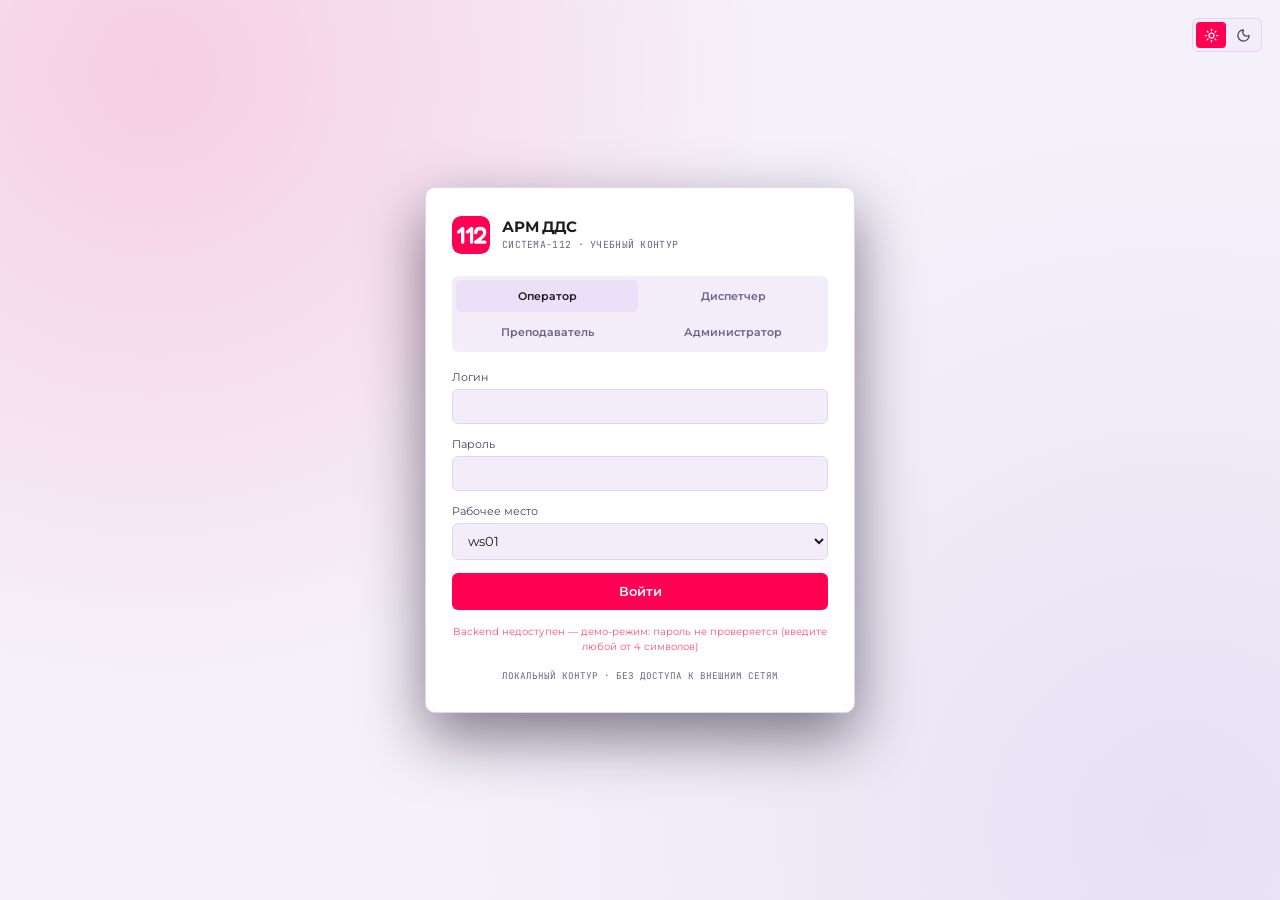
==== frontend/dashboard.html @ b12bf5cd "feat(frontend): update frontend, add icons .svg" ====
<!DOCTYPE html>
<html lang="ru">
<head>
  <meta charset="UTF-8" />
  <meta name="viewport" content="width=device-width, initial-scale=1.0" />
  <title>АРМ ДДС</title>
  <script>
    (function () {
      var saved = localStorage.getItem("ddsTheme");
      var theme = saved || (window.matchMedia && window.matchMedia("(prefers-color-scheme: light)").matches ? "light" : "dark");
      document.documentElement.setAttribute("data-theme", theme);
    })();
  </script>
  <link rel="icon" type="image/svg+xml" href="favicon.svg" />
  <link rel="icon" type="image/png" sizes="32x32" href="favicon-32.png" />
  <link rel="shortcut icon" href="favicon.ico" />
  <link rel="apple-touch-icon" href="apple-touch-icon.png" />
  <meta name="theme-color" content="#ff0053" />
  <link rel="stylesheet" href="css/icons.css" />
  <link rel="stylesheet" href="css/style.css" />
</head>
<body>

  <div class="app-shell">

    <header class="topbar">
      <div class="topbar-left">
        <svg class="brand-mark" viewBox="0 0 64 64" role="img" aria-label="112" xmlns="http://www.w3.org/2000/svg"><rect width="64" height="64" rx="14" fill="#ff0053"/><g fill="none" stroke="#fff" stroke-width="5.6" stroke-linecap="round" stroke-linejoin="round"><path d="M11 27 L18 21 V44"/><path d="M26 27 L33 21 V44"/><path d="M40 28 C40 23.5 43.2 21 47.5 21 C52 21 55 23.6 55 28 C55 31.4 53.2 33.6 50.2 36.2 L40 44 H55.5"/></g></svg>
        <span class="topbar-title">АРМ ДДС</span>
      </div>

      <div class="topbar-center">
        <span class="topbar-clock" id="clock">00:00:00</span>
        <span class="topbar-date" id="date">—</span>
      </div>

      <div class="topbar-right">
        <button type="button" class="telephony-status" id="telephony-status" hidden>
          <span class="telephony-dot"></span>
          <span id="telephony-status-label">доступен</span>
        </button>
        <span class="role-badge" id="ws-badge" hidden></span>
        <span class="role-badge" id="role-badge">роль</span>
        <button type="button" class="theme-toggle" data-theme-toggle aria-label="Переключить тему">
          <span class="tt-seg tt-sun"><span class="icon i-sun"></span></span>
          <span class="tt-seg tt-moon"><span class="icon i-moon"></span></span>
        </button>
        <button class="btn-ghost" id="logout-btn">Выйти</button>
      </div>
    </header>

    <div class="toolbar" id="toolbar"></div>

    <main class="workspace" id="workspace"></main>

  </div>

  <!-- Карточка оператора: почти полноэкранное окно, все поля на одном экране без прокрутки.
       Крестик закрытия закреплён в шапке окна. -->
  <div class="sheet-overlay" id="incident-sheet" aria-hidden="true">
    <div class="sheet sheet-wide" role="dialog" aria-modal="true" aria-labelledby="sheet-title">
      <header class="win-head">
        <div class="win-title">
          <h2 id="sheet-title">Новая карточка</h2>
          <span class="win-sub" id="sheet-cluster"></span>
        </div>
        <div class="sheet-meta">
          <span>№ <strong id="sheet-number">—</strong> · АОН: <strong id="sheet-phone">—</strong> · поступил <strong id="sheet-time">—</strong></span>
          <span class="sheet-timer" id="sheet-timer">
            <span class="icon i-clock"></span>
            <strong id="sheet-timer-value">0:00</strong>
            <small id="sheet-timer-norm"></small>
          </span>
        </div>
        <button class="sheet-close" id="sheet-close" aria-label="Закрыть">
          <span class="icon i-close" style="width:15px; height:15px;"></span>
        </button>
      </header>

      <div class="win-body">
        <div class="win-top">
          <div class="form-field">
            <label for="sheet-phone-aon">АОН</label>
            <input type="text" id="sheet-phone-aon" readonly />
          </div>
          <div class="form-field">
            <label for="sheet-phone-given">Предоставленный номер</label>
            <input type="text" id="sheet-phone-given" placeholder="+7 ___ ___-__-__" />
          </div>
          <div class="form-field">
            <label for="sheet-phone-onsite">Телефон на место</label>
            <input type="text" id="sheet-phone-onsite" placeholder="+7 ___ ___-__-__" />
          </div>
          <div class="quick-end-row">
            <button type="button" class="quick-end-btn" id="btn-no-contact">Нет контакта</button>
            <button type="button" class="quick-end-btn" id="btn-call-failed">Срыв звонка</button>
          </div>
        </div>

        <div class="caller-strip" id="caller-strip">
          <span class="caller-strip-label">Заявитель говорит</span>
          <span class="caller-strip-who" id="caller-strip-who">—</span>
          <p class="caller-strip-text" id="caller-strip-text">Сообщений пока нет</p>
        </div>

        <div class="win-cols">
          <section class="win-col col-a">
            <div class="chat-panel" id="chat-panel">
              <div class="chat-head">Текстовый режим · чат с заявителем (ИИ)</div>
              <div class="chat-log" id="chat-log"></div>
              <div class="chat-input-row">
                <input type="text" id="chat-input" placeholder="Задайте вопрос заявителю…" autocomplete="off" />
                <button type="button" class="row-action" id="chat-send">Отправить</button>
              </div>
            </div>

            <div class="form-row">
              <div class="form-field" id="field-caller">
                <label for="sheet-caller-input">Фамилия и имя заявителя</label>
                <input type="text" id="sheet-caller-input" placeholder="Иванов Иван" />
                <p class="field-error">Укажите ФИО заявителя</p>
              </div>
              <div class="form-field" id="field-caller-status">
                <label for="sheet-caller-status">Статус заявителя</label>
                <select id="sheet-caller-status">
                  <option value="">Выберите статус…</option>
                  <option value="Очевидец">Очевидец</option>
                  <option value="Пострадавший">Пострадавший</option>
                  <option value="Родственник">Родственник</option>
                  <option value="Знакомый">Знакомый</option>
                  <option value="Ребёнок">Ребёнок</option>
                  <option value="Участник">Участник</option>
                </select>
                <p class="field-error">Укажите статус заявителя</p>
              </div>
            </div>

            <div class="form-field" id="field-injured">
              <label>Отметки по вызову</label>
              <div class="flag-row">
                <button type="button" class="flag-pill" data-flag="injured">Пострадавшие</button>
                <button type="button" class="flag-pill" data-flag="notOnSite">Нет на месте</button>
                <button type="button" class="flag-pill" data-flag="ambulanceRefused">Отказ от скорой</button>
                <button type="button" class="flag-pill" data-flag="blocked">Заблокированные</button>
                <label class="flag-pill flag-check">
                  <input type="checkbox" id="foreign-language" /> Иностранный язык
                </label>
              </div>
              <input type="number" id="injured-count" min="1" placeholder="Количество пострадавших" hidden style="margin-top:6px;" />
            </div>

            <div class="form-field grow">
              <label for="sheet-description">Описание со слов заявителя</label>
              <textarea id="sheet-description" maxlength="500" placeholder="Кратко опишите ситуацию"></textarea>
              <span class="char-counter" id="description-counter">0 / 500</span>
              <p class="field-error">Заполните описание со слов заявителя</p>
            </div>
          </section>

          <section class="win-col col-b">
            <div class="form-field" id="field-types">
              <label>Что случилось</label>
              <input type="text" id="type-search" placeholder="Введите тип происшествия для поиска…" autocomplete="off" />
              <div class="type-tiles" id="type-tiles"></div>
              <p class="field-error">Выберите хотя бы один тип происшествия</p>
            </div>

            <div class="form-field" id="field-survey" hidden>
              <label>Опросная карта</label>
              <div class="survey" id="survey"></div>
            </div>
          </section>

          <section class="win-col col-c">
            <div class="form-field" id="field-address">
              <label for="sheet-address-input">Адрес (единая строка)</label>
              <input type="text" id="sheet-address-input" placeholder="Начните вводить адрес…" />
              <p class="field-error">Укажите адрес происшествия</p>

              <div class="address-grid">
                <div class="form-field">
                  <label for="addr-country">Страна</label>
                  <input type="text" id="addr-country" value="Россия" />
                </div>
                <div class="form-field">
                  <label for="addr-region">Субъект</label>
                  <input type="text" id="addr-region" value="Москва" />
                </div>
                <div class="form-field">
                  <label for="addr-locality">Населённый пункт</label>
                  <input type="text" id="addr-locality" value="Москва" />
                </div>
                <div class="form-field">
                  <label for="addr-okrug">Округ</label>
                  <input type="text" id="addr-okrug" placeholder="ЦАО, ЮАО…" />
                </div>
                <div class="form-field">
                  <label for="addr-district">Район</label>
                  <input type="text" id="addr-district" />
                </div>
                <div class="form-field">
                  <label for="addr-street">Улица</label>
                  <input type="text" id="addr-street" />
                </div>
                <div class="form-field">
                  <label for="addr-house">Дом/Вл</label>
                  <input type="text" id="addr-house" />
                </div>
                <div class="form-field">
                  <label for="addr-korpus">Корпус</label>
                  <input type="text" id="addr-korpus" />
                </div>
                <div class="form-field">
                  <label for="addr-flat">Квартира/офис</label>
                  <input type="text" id="addr-flat" />
                </div>
                <div class="form-field">
                  <label for="addr-entrance">Подъезд</label>
                  <input type="text" id="addr-entrance" />
                </div>
                <div class="form-field">
                  <label for="addr-floor">Этаж</label>
                  <input type="text" id="addr-floor" />
                </div>
                <div class="form-field">
                  <label for="addr-code">Код домофона</label>
                  <input type="text" id="addr-code" />
                </div>
                <div class="form-field span-3">
                  <label for="addr-descriptive">Описательный адрес</label>
                  <input type="text" id="addr-descriptive" placeholder="Например: рядом со школой №25" />
                </div>
              </div>
            </div>

            <div class="sheet-services">
              <h3>Службы к оповещению</h3>
              <p class="sheet-services-hint" id="sheet-services-hint">Определяются автоматически после выбора типа происшествия.</p>
              <div class="service-chips" id="service-chips"></div>
              <div class="service-add" id="service-add" hidden>
                <select id="service-add-select"></select>
                <button type="button" class="row-action" id="service-add-btn">Добавить</button>
              </div>
            </div>
          </section>
        </div>
      </div>

      <footer class="win-foot sheet-actions">
        <button class="btn-decline" id="sheet-cancel" type="button">Отмена</button>
        <button class="btn-primary" id="sheet-submit" type="button">Отправить диспетчеру</button>
      </footer>
    </div>
  </div>

  <!-- Карточка проверки (диспетчер — с решением и статусами реагирования; остальные — просмотр). -->
  <div class="sheet-overlay" id="review-sheet" aria-hidden="true">
    <div class="sheet sheet-wide sheet-auto" role="dialog" aria-modal="true" aria-labelledby="review-title">
      <header class="win-head">
        <div class="win-title">
          <h2 id="review-title">Карточка на проверке</h2>
          <span class="win-sub" id="review-cluster"></span>
        </div>
        <div class="review-timers" id="review-timers" hidden>
          <div><span class="review-callback-label">Приём</span><span class="cell-mono" id="review-timer-accept"></span></div>
          <div><span class="review-callback-label">Реагирование</span><span class="cell-mono" id="review-timer-respond"></span></div>
          <div><span class="review-callback-label">Статус</span><span id="review-state"></span></div>
        </div>
        <button class="sheet-close" id="review-close" aria-label="Закрыть">
          <span class="icon i-close" style="width:15px; height:15px;"></span>
        </button>
      </header>

      <div class="win-body">
        <div class="review-callback">
          <div>
            <span class="review-callback-label">Номер заявителя (АОН)</span>
            <span class="review-callback-number" id="review-phone">—</span>
          </div>
          <button type="button" class="btn-card" id="review-callback-btn">Перезвонить и уточнить</button>
        </div>

        <div class="win-cols">
          <section class="win-col">
            <div class="review-grid">
              <div class="review-field span-2">
                <span>Что случилось</span>
                <strong id="review-types">—</strong>
              </div>
              <div class="review-field span-2">
                <span>Адрес</span>
                <strong id="review-address">—</strong>
              </div>
              <div class="review-field">
                <span>Заявитель</span>
                <strong id="review-caller">—</strong>
              </div>
              <div class="review-field">
                <span>Статус заявителя</span>
                <strong id="review-caller-status">—</strong>
              </div>
              <div class="review-field span-2">
                <span>Описание со слов заявителя</span>
                <strong id="review-description">—</strong>
              </div>
            </div>
            <div class="review-flags" id="review-flags"></div>
          </section>

          <section class="win-col">
            <div class="form-field">
              <label>Опросная карта</label>
              <div class="review-flags" id="review-survey"></div>
            </div>
            <div class="sheet-services">
              <h3>Службы к оповещению</h3>
              <div class="service-chips" id="review-services"></div>
            </div>
            <div class="form-field">
              <label>Переписка с заявителем</label>
              <div class="chat-log readonly" id="review-chat"></div>
            </div>
          </section>

          <section class="win-col">
            <div class="form-field" id="review-comment-field">
              <label for="review-comment">Комментарий диспетчера (обязателен при «Не принять» и при отказе от работ)</label>
              <textarea id="review-comment" placeholder="Причина, куда передана информация, что уточнено"></textarea>
            </div>

            <div class="sheet-actions" id="review-decision">
              <button class="btn-decline" id="review-decline" type="button">Не принять</button>
              <button class="btn-primary" id="review-accept" type="button">Принять</button>
            </div>

            <div class="form-field" id="review-reaction-block" hidden>
              <label>Статус реагирования (последовательно)</label>
              <div class="status-steps" id="review-statuses"></div>
            </div>

            <div class="review-history" id="review-history"></div>
          </section>
        </div>
      </div>
    </div>
  </div>

  <!-- Карточка сценария (преподаватель): просмотр, правка, утверждение. -->
  <div class="sheet-overlay" id="scenario-sheet" aria-hidden="true">
    <div class="sheet sheet-medium" role="dialog" aria-modal="true" aria-labelledby="scenario-title">
      <header class="win-head">
        <div class="win-title">
          <h2 id="scenario-title">Сценарий</h2>
          <span class="win-sub" id="scenario-sub"></span>
        </div>
        <button class="sheet-close" id="scenario-close" aria-label="Закрыть">
          <span class="icon i-close" style="width:15px; height:15px;"></span>
        </button>
      </header>
      <div class="win-body" id="scenario-body"></div>
      <footer class="win-foot sheet-actions" id="scenario-foot"></footer>
    </div>
  </div>

  <div class="toast" id="toast">
    <span class="icon i-call" style="width:14px; height:14px;"></span>
    <span id="toast-text">Готово</span>
  </div>

  <script src="js/config.js" onerror="(window.__missing=window.__missing||[]).push(this.getAttribute('src'))"></script>
  <script src="js/data.js" onerror="(window.__missing=window.__missing||[]).push(this.getAttribute('src'))"></script>
  <script src="js/api.js" onerror="(window.__missing=window.__missing||[]).push(this.getAttribute('src'))"></script>
  <script src="js/metrics.js" onerror="(window.__missing=window.__missing||[]).push(this.getAttribute('src'))"></script>
  <script src="js/features-common.js" onerror="(window.__missing=window.__missing||[]).push(this.getAttribute('src'))"></script>
  <script src="js/features-teacher.js" onerror="(window.__missing=window.__missing||[]).push(this.getAttribute('src'))"></script>
  <script src="js/features-admin.js" onerror="(window.__missing=window.__missing||[]).push(this.getAttribute('src'))"></script>
  <script src="js/theme.js" onerror="(window.__missing=window.__missing||[]).push(this.getAttribute('src'))"></script>
  <script src="js/app.js" onerror="(window.__missing=window.__missing||[]).push(this.getAttribute('src'))"></script>
  <script src="js/telephony.js" onerror="(window.__missing=window.__missing||[]).push(this.getAttribute('src'))"></script>
  <script>
    (function () {
      var miss = window.__missing || [];
      if (!miss.length) return;
      var b = document.createElement("div");
      b.setAttribute("style", "position:fixed;left:0;right:0;top:0;z-index:9999;background:#b00020;color:#fff;font:600 13px/1.4 sans-serif;padding:8px 14px;text-align:center");
      b.textContent = "Не найдены файлы: " + miss.join(", ") + ". Скопируйте их в папку js/ — без них часть функций не работает (например, переключение темы).";
      document.body.appendChild(b);
    })();
  </script>
</body>
</html>
---- frontend/css/icons.css ----
/* Файл создаётся скриптом tools/build-icons.js из assets/icons/*.svg — руками не править.
   Иконки встроены в CSS, поэтому работают без загрузки отдельных файлов (и при открытии через file://). */
.i-call { --icon-src: url("data:image/svg+xml,%3Csvg class='lucide lucide-phone' xmlns='http://www.w3.org/2000/svg' width='24' height='24' viewBox='0 0 24 24' fill='none' stroke='currentColor' stroke-width='2' stroke-linecap='round' stroke-linejoin='round' %3E%3Cpath d='M13.832 16.568a1 1 0 0 0 1.213-.303l.355-.465A2 2 0 0 1 17 15h3a2 2 0 0 1 2 2v3a2 2 0 0 1-2 2A18 18 0 0 1 2 4a2 2 0 0 1 2-2h3a2 2 0 0 1 2 2v3a2 2 0 0 1-.8 1.6l-.468.351a1 1 0 0 0-.292 1.233 14 14 0 0 0 6.392 6.384' /%3E%3C/svg%3E"); }
.i-clock { --icon-src: url("data:image/svg+xml,%3Csvg class='lucide lucide-clock' xmlns='http://www.w3.org/2000/svg' width='24' height='24' viewBox='0 0 24 24' fill='none' stroke='currentColor' stroke-width='2' stroke-linecap='round' stroke-linejoin='round' %3E%3Ccircle cx='12' cy='12' r='10' /%3E%3Cpath d='M12 6v6l4 2' /%3E%3C/svg%3E"); }
.i-close { --icon-src: url("data:image/svg+xml,%3Csvg class='lucide lucide-x' xmlns='http://www.w3.org/2000/svg' width='24' height='24' viewBox='0 0 24 24' fill='none' stroke='currentColor' stroke-width='2' stroke-linecap='round' stroke-linejoin='round' %3E%3Cpath d='M18 6 6 18' /%3E%3Cpath d='m6 6 12 12' /%3E%3C/svg%3E"); }
.i-nature { --icon-src: url("data:image/svg+xml,%3Csvg class='lucide lucide-cloud-lightning' xmlns='http://www.w3.org/2000/svg' width='24' height='24' viewBox='0 0 24 24' fill='none' stroke='currentColor' stroke-width='2' stroke-linecap='round' stroke-linejoin='round' %3E%3Cpath d='M6 16.326A7 7 0 1 1 15.71 8h1.79a4.5 4.5 0 0 1 .5 8.973' /%3E%3Cpath d='m13 12-3 5h4l-3 5' /%3E%3C/svg%3E"); }
.i-medicine { --icon-src: url("data:image/svg+xml,%3Csvg class='lucide lucide-heart-pulse' xmlns='http://www.w3.org/2000/svg' width='24' height='24' viewBox='0 0 24 24' fill='none' stroke='currentColor' stroke-width='2' stroke-linecap='round' stroke-linejoin='round' %3E%3Cpath d='M2 9.5a5.5 5.5 0 0 1 9.591-3.676.56.56 0 0 0 .818 0A5.49 5.49 0 0 1 22 9.5c0 2.29-1.5 4-3 5.5l-5.492 5.313a2 2 0 0 1-3 .019L5 15c-1.5-1.5-3-3.2-3-5.5' /%3E%3Cpath d='M3.22 13H9.5l.5-1 2 4.5 2-7 1.5 3.5h5.27' /%3E%3C/svg%3E"); }
.i-infrastructure { --icon-src: url("data:image/svg+xml,%3Csvg class='lucide lucide-home' xmlns='http://www.w3.org/2000/svg' width='24' height='24' viewBox='0 0 24 24' fill='none' stroke='currentColor' stroke-width='2' stroke-linecap='round' stroke-linejoin='round' %3E%3Cpath d='M15 21v-8a1 1 0 0 0-1-1h-4a1 1 0 0 0-1 1v8' /%3E%3Cpath d='M3 10a2 2 0 0 1 .709-1.528l7-6a2 2 0 0 1 2.582 0l7 6A2 2 0 0 1 21 10v9a2 2 0 0 1-2 2H5a2 2 0 0 1-2-2z' /%3E%3C/svg%3E"); }
.i-shield { --icon-src: url("data:image/svg+xml,%3Csvg class='lucide lucide-shield' xmlns='http://www.w3.org/2000/svg' width='24' height='24' viewBox='0 0 24 24' fill='none' stroke='currentColor' stroke-width='2' stroke-linecap='round' stroke-linejoin='round' %3E%3Cpath d='M20 13c0 5-3.5 7.5-7.66 8.95a1 1 0 0 1-.67-.01C7.5 20.5 4 18 4 13V6a1 1 0 0 1 1-1c2 0 4.5-1.2 6.24-2.72a1.17 1.17 0 0 1 1.52 0C14.51 3.81 17 5 19 5a1 1 0 0 1 1 1z' /%3E%3C/svg%3E"); }
.i-warning { --icon-src: url("data:image/svg+xml,%3Csvg class='lucide lucide-alert-triangle' xmlns='http://www.w3.org/2000/svg' width='24' height='24' viewBox='0 0 24 24' fill='none' stroke='currentColor' stroke-width='2' stroke-linecap='round' stroke-linejoin='round' %3E%3Cpath d='m21.73 18-8-14a2 2 0 0 0-3.48 0l-8 14A2 2 0 0 0 4 21h16a2 2 0 0 0 1.73-3' /%3E%3Cpath d='M12 9v4' /%3E%3Cpath d='M12 17h.01' /%3E%3C/svg%3E"); }
.i-sun { --icon-src: url("data:image/svg+xml,%3Csvg class='lucide lucide-sun' xmlns='http://www.w3.org/2000/svg' width='24' height='24' viewBox='0 0 24 24' fill='none' stroke='currentColor' stroke-width='2' stroke-linecap='round' stroke-linejoin='round' %3E%3Ccircle cx='12' cy='12' r='4' /%3E%3Cpath d='M12 2v2' /%3E%3Cpath d='M12 20v2' /%3E%3Cpath d='m4.93 4.93 1.41 1.41' /%3E%3Cpath d='m17.66 17.66 1.41 1.41' /%3E%3Cpath d='M2 12h2' /%3E%3Cpath d='M20 12h2' /%3E%3Cpath d='m6.34 17.66-1.41 1.41' /%3E%3Cpath d='m19.07 4.93-1.41 1.41' /%3E%3C/svg%3E"); }
.i-moon { --icon-src: url("data:image/svg+xml,%3Csvg class='lucide lucide-moon' xmlns='http://www.w3.org/2000/svg' width='24' height='24' viewBox='0 0 24 24' fill='none' stroke='currentColor' stroke-width='2' stroke-linecap='round' stroke-linejoin='round' %3E%3Cpath d='M20.985 12.486a9 9 0 1 1-9.473-9.472c.405-.022.617.46.402.803a6 6 0 0 0 8.268 8.268c.344-.215.825-.004.803.401' /%3E%3C/svg%3E"); }
---- frontend/css/style.css ----
/* Шрифты: два вариативных TTF в assets/fonts (остальные файлы семейств не нужны, их можно удалить).
   Один такой файл содержит все начертания сразу — от тонкого до жирного. */
@font-face {
  font-family: "Montserrat";
  font-style: normal;
  font-weight: 100 900;
  font-display: swap;
  src: url("../assets/fonts/Montserrat-VariableFont_wght.ttf") format("truetype");
}

@font-face {
  font-family: "JetBrains Mono";
  font-style: normal;
  font-weight: 100 800;
  font-display: swap;
  src: url("../assets/fonts/JetBrainsMono-VariableFont_wght.ttf") format("truetype");
}

:root {
  --bg-950: #1c1d22;
  --panel-900: #241726;
  --panel-800: #2d1a34;
  --panel-700: #3a2148;
  --border-600: #4a2c5c;

  --ink-100: #ffffff;
  --ink-400: #c9bfe0;
  --ink-600: #9686b8;

  --accent-500: #ff0053;
  --accent-600: #d1003f;
  --accent-100: #ffd6e4;
  --lavender-500: #8a83d1;
  --magenta-500: #fc3777;
  --purple-900: #310f53;
  --purple-800: #520978;
  --purple-800-tint: #b190c2;

  --danger-500: #ff5470;
  --success-500: #35c48c;

  --cat-nature: var(--magenta-500);
  --cat-medicine: var(--accent-500);
  --cat-infrastructure: var(--lavender-500);
  --cat-security: var(--purple-800-tint);
  --cat-other: var(--accent-100);

  --font-ui: "Montserrat", "Segoe UI", system-ui, sans-serif;
  --font-mono: "JetBrains Mono", "SFMono-Regular", Consolas, monospace;

  --radius-md: 6px;
  --radius-lg: 10px;
  --radius-xl: 14px;
  --shadow-panel: 0 24px 60px rgba(12, 4, 20, 0.5);
  --ease-out: cubic-bezier(0.16, 1, 0.3, 1);
  --transition-fast: 150ms ease;
  --transition-base: 220ms var(--ease-out);
}

:root[data-theme="light"] {
  --bg-950: #f5f1fa;
  --panel-900: #ffffff;
  --panel-800: #f3edf9;
  --panel-700: #ebe0f7;
  --border-600: #e3d5f0;

  --ink-100: #1c1d22;
  --ink-400: #4a3d63;
  --ink-600: #6f6288;

  --cat-nature: #c52b5d;
  --cat-medicine: #d90047;
  --cat-infrastructure: #5a5588;
  --cat-security: var(--purple-800);
  --cat-other: #736067;

  color-scheme: light;
}

* {
  box-sizing: border-box;
}

html {
  color-scheme: dark;
  font-size: 14px;
}

/* Плавный переход между светлой и тёмной темой. Только цветовые
   свойства (не transform/opacity), чтобы не мешать остальным
   анимациям и hover-переходам — у них своя, более быстрая длительность
   через var(--transition-fast) и она имеет приоритет по специфичности. */
*, *::before, *::after {
  transition: background-color 320ms ease, color 320ms ease, border-color 320ms ease, box-shadow 320ms ease;
}

body {
  margin: 0;
  font-family: var(--font-ui);
  background: var(--bg-950);
  color: var(--ink-100);
  -webkit-font-smoothing: antialiased;
}

h1, h2, h3 {
  margin: 0;
  font-weight: 700;
  letter-spacing: -0.01em;
}

p {
  margin: 0;
  color: var(--ink-600);
  line-height: 1.5;
}

a {
  color: inherit;
}

button {
  font-family: inherit;
}

table {
  border-collapse: collapse;
  width: 100%;
}

:focus-visible {
  outline: 2px solid var(--accent-500);
  outline-offset: 2px;
  border-radius: 6px;
}

@media (prefers-reduced-motion: reduce) {
  *, *::before, *::after {
    animation-duration: 0.001ms !important;
    transition-duration: 0.001ms !important;
  }
}

.icon {
  display: inline-block;
  -webkit-mask-image: var(--icon-src);
  mask-image: var(--icon-src);
  -webkit-mask-size: contain;
  mask-size: contain;
  -webkit-mask-repeat: no-repeat;
  mask-repeat: no-repeat;
  -webkit-mask-position: center;
  mask-position: center;
  background-color: currentColor;
  flex-shrink: 0;
}

.btn-primary,
.btn-ghost,
.btn-card,
.toolbar-btn {
  display: inline-flex;
  align-items: center;
  justify-content: center;
  gap: 8px;
  border: none;
  border-radius: var(--radius-md);
  cursor: pointer;
  transition: transform var(--transition-fast), background var(--transition-fast), border-color var(--transition-fast), color var(--transition-fast);
  font-weight: 600;
  font-family: inherit;
}

.btn-primary {
  padding: 10px 18px;
  background: var(--accent-500);
  color: #ffffff;
  font-size: 0.9rem;
}

.btn-primary:hover {
  background: var(--accent-600);
}

.btn-primary[disabled] {
  opacity: 0.6;
  cursor: progress;
}

.btn-ghost {
  padding: 9px 16px;
  background: transparent;
  border: 1px solid var(--border-600);
  color: var(--ink-400);
  font-size: 0.85rem;
}

.btn-ghost:hover {
  border-color: var(--accent-500);
  color: var(--ink-100);
}

.btn-card,
.btn-primary,
.btn-ghost {
  width: auto;
}

.btn-card:active,
.btn-primary:active,
.btn-ghost:active,
.toolbar-btn:active {
  transform: scale(0.97);
}

.theme-toggle {
  border: 1px solid var(--border-600);
  background: var(--panel-800);
  color: var(--ink-400);
  width: 34px;
  height: 34px;
  border-radius: 50%;
  cursor: pointer;
  display: grid;
  place-items: center;
  flex-shrink: 0;
  transition: border-color var(--transition-fast), color var(--transition-fast), transform var(--transition-fast);
}

.theme-toggle:hover {
  border-color: var(--accent-500);
  color: var(--accent-500);
}

.theme-toggle:active {
  transform: scale(0.92);
}

.theme-toggle .icon {
  background-color: currentColor;
}

.login-page {
  min-height: 100vh;
  display: grid;
  place-items: center;
  background:
    radial-gradient(circle at 12% 8%, rgba(255, 0, 83, 0.14), transparent 45%),
    radial-gradient(circle at 92% 92%, rgba(138, 131, 209, 0.14), transparent 50%),
    var(--bg-950);
  padding: 20px;
  position: relative;
}

.login-page .theme-toggle {
  position: absolute;
  top: 18px;
  right: 18px;
}

.login-card {
  width: 100%;
  max-width: 360px;
  background: var(--panel-900);
  border: 1px solid var(--border-600);
  border-radius: var(--radius-lg);
  padding: 28px 26px;
  box-shadow: var(--shadow-panel);
}

.login-brand {
  display: flex;
  align-items: center;
  gap: 12px;
  margin-bottom: 22px;
}

.login-brand-icon {
  width: 38px;
  height: 38px;
  border-radius: var(--radius-md);
  background: var(--panel-800);
  border: 1px solid var(--border-600);
  display: grid;
  place-items: center;
  flex-shrink: 0;
}

.login-brand-icon .icon {
  width: 18px;
  height: 18px;
  color: var(--accent-500);
}

.login-brand h1 {
  font-size: 1.05rem;
}

.login-brand span {
  display: block;
  font-family: var(--font-mono);
  font-size: 0.7rem;
  text-transform: uppercase;
  letter-spacing: 0.03em;
  color: var(--ink-600);
  margin-top: 2px;
}

.role-switch {
  position: relative;
  display: flex;
  background: var(--panel-800);
  border-radius: var(--radius-md);
  padding: 4px;
  gap: 4px;
  margin-bottom: 18px;
}

.role-switch-indicator {
  position: absolute;
  top: 4px;
  bottom: 4px;
  left: 0;
  width: var(--w, 0px);
  transform: translateX(var(--x, 0px));
  background: var(--panel-700);
  border-radius: 5px;
  transition: transform var(--transition-base), width var(--transition-base);
}

.role-btn {
  position: relative;
  z-index: 1;
  flex: 1;
  border: none;
  background: transparent;
  color: var(--ink-600);
  padding: 8px 6px;
  border-radius: 5px;
  font-size: 0.76rem;
  font-weight: 600;
  cursor: pointer;
  transition: color var(--transition-fast);
  font-family: inherit;
}

.role-btn.active {
  color: var(--ink-100);
}

#login-form {
  display: flex;
  flex-direction: column;
  gap: 13px;
}

#login-form label {
  display: flex;
  flex-direction: column;
  gap: 5px;
  font-size: 0.78rem;
  color: var(--ink-400);
}

#login-form input {
  background: var(--panel-800);
  border: 1px solid var(--border-600);
  border-radius: var(--radius-md);
  padding: 9px 11px;
  color: var(--ink-100);
  font-size: 0.9rem;
  font-family: inherit;
  transition: border-color var(--transition-fast);
}

#login-form input:focus {
  border-color: var(--accent-500);
  outline: none;
}

.form-error {
  color: var(--danger-500);
  font-size: 0.78rem;
}

.login-footnote {
  font-family: var(--font-mono);
  font-size: 0.66rem;
  text-align: center;
  color: var(--ink-600);
  margin-top: 16px;
}

.app-shell {
  min-height: 100vh;
  background: var(--bg-950);
}

.topbar {
  display: flex;
  align-items: center;
  justify-content: space-between;
  gap: 16px;
  padding: 12px clamp(14px, 3vw, 28px);
  background: var(--panel-900);
  border-bottom: 1px solid var(--border-600);
  position: sticky;
  top: 0;
  z-index: 10;
}

.topbar-left {
  display: flex;
  align-items: center;
  gap: 10px;
}

.topbar-left .icon {
  width: 18px;
  height: 18px;
  color: var(--accent-500);
}

.topbar-title {
  font-weight: 700;
  font-size: 0.92rem;
}

.topbar-center {
  display: none;
  align-items: baseline;
  gap: 8px;
  font-family: var(--font-mono);
  color: var(--ink-400);
}

.topbar-clock {
  font-size: 1rem;
  color: var(--ink-100);
}

.topbar-date {
  font-size: 0.74rem;
  color: var(--ink-600);
}

.topbar-right {
  display: flex;
  align-items: center;
  gap: 10px;
}

.role-badge {
  font-family: var(--font-mono);
  font-size: 0.68rem;
  padding: 5px 9px;
  border-radius: 999px;
  background: var(--panel-800);
  border: 1px solid var(--border-600);
  color: var(--accent-500);
}

.telephony-status {
  display: inline-flex;
  align-items: center;
  gap: 6px;
  border: 1px solid var(--border-600);
  background: var(--panel-800);
  color: var(--ink-400);
  border-radius: 999px;
  padding: 5px 11px 5px 9px;
  font-size: 0.68rem;
  font-family: inherit;
  cursor: pointer;
  transition: border-color var(--transition-fast);
}

.telephony-status:hover {
  border-color: var(--ink-400);
}

.telephony-dot {
  width: 7px;
  height: 7px;
  border-radius: 50%;
  background: var(--ink-600);
  flex-shrink: 0;
}

.telephony-status.is-available .telephony-dot {
  background: #35c46a;
}

.telephony-status.is-unavailable .telephony-dot {
  background: var(--danger-500);
}

.telephony-status.is-unavailable {
  cursor: default;
}

.toolbar {
  display: flex;
  align-items: center;
  flex-wrap: wrap;
  gap: 8px;
  padding: 10px clamp(14px, 3vw, 28px);
  background: var(--panel-900);
  border-bottom: 1px solid var(--border-600);
}

.toolbar-btn {
  padding: 7px 13px;
  background: var(--panel-800);
  border: 1px solid var(--border-600);
  color: var(--ink-400);
  font-size: 0.8rem;
}

.toolbar-btn:hover {
  border-color: var(--accent-500);
  color: var(--ink-100);
}

.toolbar-btn.active {
  background: var(--panel-700);
  border-color: var(--accent-500);
  color: var(--ink-100);
}

.toolbar-spacer {
  flex: 1;
}

.workspace {
  padding: clamp(14px, 3vw, 26px);
  max-width: 1200px;
  margin: 0 auto;
}

.panel-head {
  display: flex;
  align-items: center;
  justify-content: space-between;
  gap: 12px;
  margin-bottom: 14px;
}

.panel-head h2 {
  font-size: 0.98rem;
}

.panel-head .count {
  font-family: var(--font-mono);
  font-size: 0.76rem;
  color: var(--ink-600);
}

.data-table-wrap {
  border: 1px solid var(--border-600);
  border-radius: var(--radius-lg);
  overflow: hidden;
  background: var(--panel-900);
}

.data-table {
  font-size: 0.84rem;
}

.data-table thead th {
  text-align: left;
  padding: 10px 14px;
  background: var(--panel-800);
  color: var(--ink-600);
  font-size: 0.7rem;
  text-transform: uppercase;
  letter-spacing: 0.03em;
  font-weight: 600;
  border-bottom: 1px solid var(--border-600);
}

.data-table tbody td {
  padding: 11px 14px;
  border-bottom: 1px solid var(--border-600);
  color: var(--ink-100);
  vertical-align: middle;
}

.data-table tbody tr:last-child td {
  border-bottom: none;
}

.data-table tbody tr {
  opacity: 0;
  animation: rise-in 320ms var(--ease-out) forwards;
  animation-delay: calc(var(--i, 0) * 45ms);
}

.data-table tbody tr:hover {
  background: var(--panel-800);
}

.cell-muted {
  color: var(--ink-600);
}

.cell-mono {
  font-family: var(--font-mono);
  font-size: 0.82rem;
}

.cat-dot {
  display: inline-flex;
  align-items: center;
  gap: 6px;
}

.cat-dot::before {
  content: "";
  width: 8px;
  height: 8px;
  border-radius: 50%;
  background: var(--dot-color, var(--ink-600));
  flex-shrink: 0;
}

.status-pill {
  display: inline-flex;
  padding: 3px 9px;
  border-radius: 999px;
  font-size: 0.72rem;
  font-weight: 600;
  background: var(--panel-800);
  color: var(--ink-600);
  border: 1px solid var(--border-600);
}

.status-pill.status-new {
  color: var(--accent-500);
  border-color: var(--accent-500);
}

.status-pill.status-done {
  color: var(--success-500);
  border-color: var(--success-500);
}

.status-pill.status-blocked {
  color: var(--danger-500);
  border-color: var(--danger-500);
}

.row-action {
  border: 1px solid var(--border-600);
  background: transparent;
  color: var(--ink-400);
  padding: 5px 12px;
  border-radius: var(--radius-md);
  font-size: 0.78rem;
  cursor: pointer;
  font-family: inherit;
  font-weight: 600;
  transition: border-color var(--transition-fast), color var(--transition-fast);
}

.row-action:hover {
  border-color: var(--accent-500);
  color: var(--ink-100);
}

.row-action.danger:hover {
  border-color: var(--danger-500);
  color: var(--danger-500);
}

.empty-hint {
  padding: 30px 14px;
  text-align: center;
  color: var(--ink-600);
  font-size: 0.85rem;
}

.sheet-overlay {
  position: fixed;
  inset: 0;
  background: rgba(10, 4, 16, 0.6);
  backdrop-filter: blur(2px);
  display: flex;
  align-items: flex-end;
  justify-content: center;
  opacity: 0;
  pointer-events: none;
  transition: opacity var(--transition-base);
  z-index: 100;
}

.sheet-overlay.is-open {
  opacity: 1;
  pointer-events: auto;
}

.sheet {
  width: 100%;
  max-width: 620px;
  max-height: 90vh;
  overflow-y: auto;
  background: var(--panel-900);
  border: 1px solid var(--border-600);
  border-bottom: none;
  border-radius: var(--radius-xl) var(--radius-xl) 0 0;
  padding: 18px clamp(16px, 4vw, 24px) clamp(18px, 4vw, 26px);
  box-shadow: var(--shadow-panel);
  transform: translateY(100%);
  transition: transform 320ms var(--ease-out);
}

.sheet-overlay.is-open .sheet {
  transform: translateY(0);
}

.sheet-handle {
  width: 40px;
  height: 4px;
  border-radius: 999px;
  background: var(--border-600);
  margin: 0 auto 16px;
}

.sheet-head {
  display: flex;
  align-items: flex-start;
  justify-content: space-between;
  gap: 12px;
  margin-bottom: 10px;
}

.sheet-close {
  border: none;
  background: var(--panel-800);
  color: var(--ink-400);
  width: 28px;
  height: 28px;
  border-radius: 50%;
  cursor: pointer;
  display: grid;
  place-items: center;
  flex-shrink: 0;
  transition: background var(--transition-fast), color var(--transition-fast);
}

.sheet-close:hover {
  background: var(--accent-500);
  color: #fff;
}

.sheet-close .icon {
  width: 15px;
  height: 15px;
}

.sheet h2 {
  font-size: 1.05rem;
  transition: color var(--transition-base);
}

.sheet-meta {
  display: flex;
  align-items: center;
  justify-content: space-between;
  gap: 10px;
  margin-bottom: 14px;
  font-size: 0.76rem;
  color: var(--ink-600);
}

.sheet-meta strong {
  font-family: var(--font-mono);
  color: var(--ink-100);
  font-weight: 500;
}

.sheet-timer {
  display: inline-flex;
  align-items: center;
  gap: 6px;
  padding: 4px 9px;
  border-radius: var(--radius-md);
  background: var(--panel-800);
  border: 1px solid var(--border-600);
  color: var(--ink-400);
  font-size: 0.74rem;
  transition: background var(--transition-base), border-color var(--transition-base), color var(--transition-base);
}

.sheet-timer .icon {
  background-color: currentColor;
  width: 12px;
  height: 12px;
}

.sheet-timer strong {
  font-family: var(--font-mono);
  color: var(--ink-100);
  font-size: 0.78rem;
}

.sheet-timer.is-warning {
  border-color: var(--danger-500);
  color: var(--danger-500);
  background: rgba(255, 84, 112, 0.12);
  background: color-mix(in srgb, var(--danger-500) 12%, transparent);
}

.sheet-timer.is-warning strong {
  color: var(--danger-500);
}

.sheet-form {
  display: flex;
  flex-direction: column;
  gap: 11px;
  margin-bottom: 14px;
}

.form-row {
  display: grid;
  grid-template-columns: 2fr 1fr;
  gap: 10px;
}

.form-field label {
  display: block;
  font-size: 0.72rem;
  text-transform: uppercase;
  letter-spacing: 0.03em;
  color: var(--ink-600);
  margin-bottom: 5px;
}

.form-field select,
.form-field input,
.form-field textarea {
  width: 100%;
  background: var(--panel-800);
  border: 1px solid var(--border-600);
  border-radius: var(--radius-md);
  padding: 8px 10px;
  color: var(--ink-100);
  font-family: inherit;
  font-size: 0.84rem;
  transition: border-color var(--transition-fast);
}

.form-field textarea {
  resize: vertical;
  min-height: 52px;
}

.form-field select {
  cursor: pointer;
}

.form-field select:focus,
.form-field input:focus,
.form-field textarea:focus {
  border-color: var(--accent-500);
  outline: none;
}

.form-field .field-error {
  display: none;
  color: var(--danger-500);
  font-size: 0.72rem;
  margin-top: 4px;
}

.form-field.has-error select,
.form-field.has-error input {
  border-color: var(--danger-500);
}

.form-field.has-error .field-error {
  display: block;
}

.sheet-services {
  margin-bottom: 16px;
}

.sheet-services h3 {
  font-size: 0.76rem;
  text-transform: uppercase;
  letter-spacing: 0.03em;
  color: var(--ink-600);
  margin-bottom: 8px;
}

.sheet-services-hint {
  font-size: 0.8rem;
  color: var(--ink-600);
}

.service-chips {
  display: flex;
  flex-wrap: wrap;
  gap: 6px;
  margin-bottom: 8px;
}

.service-chip {
  display: inline-flex;
  align-items: center;
  gap: 6px;
  padding: 6px 10px;
  background: var(--panel-800);
  border: 1px solid var(--border-600);
  border-radius: var(--radius-md);
  font-size: 0.76rem;
  color: var(--ink-100);
}

.service-chip .icon {
  width: 12px;
  height: 12px;
  color: var(--ink-400);
  background-color: currentColor;
}

.chip-remove {
  border: none;
  background: transparent;
  color: var(--ink-600);
  font-size: 0.95rem;
  line-height: 1;
  cursor: pointer;
  padding: 0 0 0 2px;
}

.chip-remove:hover {
  color: var(--danger-500);
}

.service-add {
  display: flex;
  gap: 6px;
}

.service-add select {
  flex: 1;
  background: var(--panel-800);
  border: 1px solid var(--border-600);
  border-radius: var(--radius-md);
  padding: 7px 9px;
  color: var(--ink-100);
  font-family: inherit;
  font-size: 0.8rem;
}

.type-tiles {
  display: flex;
  flex-wrap: wrap;
  gap: 6px;
  margin-top: 8px;
}

.type-tile {
  display: inline-flex;
  align-items: center;
  gap: 6px;
  border: 1px solid var(--tile-color, var(--border-600));
  background: rgba(255, 255, 255, 0.04);
  background: color-mix(in srgb, var(--tile-color, var(--border-600)) 12%, var(--panel-800));
  color: var(--tile-color, var(--ink-400));
  border-radius: var(--radius-md);
  padding: 6px 12px;
  font-size: 0.8rem;
  font-weight: 600;
  font-family: inherit;
  cursor: pointer;
  transition: background var(--transition-fast), border-color var(--transition-fast), color var(--transition-fast), transform var(--transition-fast);
}

.type-tile .icon {
  width: 13px;
  height: 13px;
  background-color: currentColor;
  flex-shrink: 0;
}

.type-tile:hover {
  transform: translateY(-1px);
  border-color: var(--tile-color, var(--accent-500));
}

.type-tile.selected {
  background: var(--tile-color, var(--accent-500));
  border-color: var(--tile-color, var(--accent-500));
  color: #ffffff;
}

.type-tile.hidden-by-search {
  display: none;
}

.address-grid {
  display: grid;
  grid-template-columns: repeat(3, 1fr);
  gap: 8px 10px;
  margin-top: 10px;
}

.address-grid .form-field {
  margin: 0;
}

.address-grid .form-field.span-3 {
  grid-column: span 3;
}

.flag-row {
  display: flex;
  flex-wrap: wrap;
  gap: 6px;
}

.flag-pill {
  display: inline-flex;
  align-items: center;
  gap: 6px;
  border: 1px solid var(--border-600);
  background: var(--panel-800);
  color: var(--ink-400);
  border-radius: var(--radius-md);
  padding: 7px 12px;
  font-size: 0.8rem;
  font-family: inherit;
  cursor: pointer;
  transition: background var(--transition-fast), border-color var(--transition-fast), color var(--transition-fast);
}

.flag-pill:hover {
  border-color: var(--accent-500);
}

.flag-pill.active {
  background: var(--accent-500);
  border-color: var(--accent-500);
  color: #ffffff;
}

.quick-end-row {
  display: flex;
  gap: 8px;
  margin-bottom: 4px;
}

.quick-end-btn {
  flex: 1;
  border: 1px solid var(--danger-500);
  background: transparent;
  color: var(--danger-500);
  border-radius: var(--radius-md);
  padding: 8px 10px;
  font-size: 0.78rem;
  font-family: inherit;
  cursor: pointer;
  transition: background var(--transition-fast), color var(--transition-fast);
}

.quick-end-btn:hover {
  background: var(--danger-500);
  color: #ffffff;
}

.review-callback {
  display: flex;
  align-items: center;
  justify-content: space-between;
  gap: 10px;
  padding: 12px 14px;
  background: var(--panel-800);
  border: 1px solid var(--border-600);
  border-radius: var(--radius-md);
  margin-bottom: 14px;
}

.review-callback-number {
  font-family: var(--font-mono);
  font-size: 1rem;
  color: var(--ink-100);
}

.review-callback-label {
  display: block;
  font-size: 0.7rem;
  text-transform: uppercase;
  letter-spacing: 0.03em;
  color: var(--ink-600);
  margin-bottom: 2px;
}

.review-grid {
  display: grid;
  grid-template-columns: 1fr 1fr;
  gap: 10px;
  margin-bottom: 14px;
}

.review-field {
  background: var(--panel-800);
  border: 1px solid var(--border-600);
  border-radius: var(--radius-md);
  padding: 9px 11px;
}

.review-field.span-2 {
  grid-column: span 2;
}

.review-field span {
  display: block;
  font-size: 0.68rem;
  text-transform: uppercase;
  letter-spacing: 0.03em;
  color: var(--ink-600);
  margin-bottom: 3px;
}

.review-field strong {
  font-size: 0.86rem;
  color: var(--ink-100);
  font-weight: 600;
}

.review-flags {
  display: flex;
  flex-wrap: wrap;
  gap: 6px;
  margin-bottom: 14px;
}

.review-flag {
  font-size: 0.74rem;
  padding: 5px 10px;
  border-radius: var(--radius-md);
  background: var(--panel-700);
  color: var(--ink-100);
}
.sheet-actions {
  display: flex;
  gap: 10px;
}

.sheet-actions .btn-primary {
  flex: 1;
}

.sheet-actions .btn-decline {
  flex: 1;
  padding: 10px 18px;
  border: 1px solid var(--border-600);
  background: transparent;
  color: var(--ink-400);
  border-radius: var(--radius-md);
  font-weight: 600;
  font-size: 0.9rem;
  cursor: pointer;
  font-family: inherit;
  transition: border-color var(--transition-fast), color var(--transition-fast);
}

.sheet-actions .btn-decline:hover {
  border-color: var(--danger-500);
  color: var(--danger-500);
}

.toast {
  position: fixed;
  left: 50%;
  bottom: 22px;
  transform: translate(-50%, 12px);
  background: var(--panel-700);
  border: 1px solid var(--border-600);
  color: var(--ink-100);
  padding: 11px 16px;
  border-radius: 999px;
  font-size: 0.82rem;
  opacity: 0;
  pointer-events: none;
  transition: opacity 220ms var(--ease-out), transform 220ms var(--ease-out);
  z-index: 200;
  display: flex;
  align-items: center;
  gap: 8px;
}

.toast.is-visible {
  opacity: 1;
  transform: translate(-50%, 0);
}

.toast .icon {
  width: 14px;
  height: 14px;
  color: var(--accent-500);
}

@keyframes rise-in {
  from { opacity: 0; transform: translateY(8px); }
  to   { opacity: 1; transform: translateY(0); }
}

@media (min-width: 720px) {
  .topbar-center {
    display: flex;
  }
}

@media (min-width: 640px) {
  .sheet-overlay {
    align-items: center;
  }

  .sheet {
    border-radius: var(--radius-xl);
    border-bottom: 1px solid var(--border-600);
    transform: translateY(24px) scale(0.98);
  }

  .sheet-overlay.is-open .sheet {
    transform: translateY(0) scale(1);
  }

  .sheet-handle {
    display: none;
  }
}

@media (max-width: 720px) {
  .data-table thead {
    display: none;
  }

  .data-table, .data-table tbody, .data-table tr, .data-table td {
    display: block;
    width: 100%;
  }

  .data-table tbody tr {
    padding: 12px 14px;
    border-bottom: 1px solid var(--border-600);
  }

  .data-table tbody td {
    border-bottom: none;
    padding: 3px 0;
  }

  .data-table td[data-label]::before {
    content: attr(data-label);
    display: block;
    font-size: 0.66rem;
    text-transform: uppercase;
    letter-spacing: 0.03em;
    color: var(--ink-600);
    margin-bottom: 2px;
  }
}

@media (max-width: 520px) {
  .role-btn {
    font-size: 0.7rem;
  }

  .form-row,
  .form-row.cols-3 {
    grid-template-columns: 1fr;
  }

  .address-grid,
  .review-grid {
    grid-template-columns: 1fr;
  }

  .address-grid .form-field.span-3,
  .review-field.span-2 {
    grid-column: span 1;
  }
}

/* ==== Вход: 4 роли, рабочее место, режим подключения ==== */
.login-card {
  max-width: 430px;
}

.role-btn {
  font-size: 0.72rem;
  padding: 8px 4px;
}

#login-form select {
  background: var(--panel-800);
  border: 1px solid var(--border-600);
  border-radius: var(--radius-md);
  padding: 9px 11px;
  color: var(--ink-100);
  font-size: 0.9rem;
  font-family: inherit;
}

#login-form select:focus {
  border-color: var(--accent-500);
  outline: none;
}

#ws-field[hidden] {
  display: none;
}

.login-mode {
  font-size: 0.72rem;
  margin-top: 14px;
  text-align: center;
  color: var(--danger-500);
}

.login-mode.is-online {
  color: var(--success-500);
}

/* ==== Чат с заявителем (текстовый режим) ==== */
.chat-panel {
  border: 1px solid var(--border-600);
  border-radius: var(--radius-md);
  background: var(--panel-800);
  padding: 10px;
  display: grid;
  gap: 8px;
}

.chat-head {
  font-size: 0.7rem;
  text-transform: uppercase;
  letter-spacing: 0.04em;
  color: var(--ink-600);
  font-weight: 700;
}

.chat-log {
  max-height: 150px;
  overflow-y: auto;
  display: grid;
  gap: 6px;
  align-content: start;
}

.chat-log.readonly {
  max-height: 130px;
  border: 1px solid var(--border-600);
  border-radius: var(--radius-md);
  padding: 8px;
  background: var(--panel-800);
}

.chat-msg {
  padding: 6px 9px;
  border-radius: var(--radius-md);
  font-size: 0.8rem;
  line-height: 1.4;
  max-width: 88%;
  background: var(--panel-700);
  color: var(--ink-100);
}

.chat-msg b {
  display: block;
  font-size: 0.66rem;
  color: var(--ink-600);
  font-weight: 600;
  margin-bottom: 1px;
}

.chat-msg.operator {
  justify-self: end;
  background: transparent;
  border: 1px solid var(--border-600);
}

.chat-empty {
  font-size: 0.78rem;
  color: var(--ink-600);
}

.chat-input-row {
  display: flex;
  gap: 6px;
}

.chat-input-row input {
  flex: 1;
  min-width: 0;
  background: var(--panel-900);
  border: 1px solid var(--border-600);
  border-radius: var(--radius-md);
  padding: 7px 10px;
  color: var(--ink-100);
  font-family: inherit;
  font-size: 0.82rem;
}

.chat-input-row input:focus {
  border-color: var(--accent-500);
  outline: none;
}

/* ==== Опросная карта ==== */
.survey {
  display: grid;
  gap: 8px;
  margin-top: 6px;
}

.survey-group {
  display: grid;
  gap: 4px;
}

.survey-label {
  font-size: 0.72rem;
  color: var(--ink-600);
}

/* ==== Таймеры и статусы реагирования (диспетчер) ==== */
.timer {
  font-family: var(--font-mono);
  font-weight: 600;
  color: var(--ink-100);
}

.timer.warn {
  color: #e0a100;
}

.timer.bad {
  color: var(--danger-500);
}

.review-timers {
  display: flex;
  gap: 18px;
  flex-wrap: wrap;
  padding: 10px 14px;
  margin-bottom: 12px;
  border: 1px solid var(--border-600);
  border-radius: var(--radius-md);
  background: var(--panel-800);
}

.review-timers > div {
  display: grid;
  gap: 2px;
}

.status-steps {
  display: flex;
  flex-wrap: wrap;
  gap: 6px;
}

.step-btn {
  border: 1px solid var(--border-600);
  background: var(--panel-800);
  color: var(--ink-400);
  border-radius: var(--radius-md);
  padding: 7px 12px;
  font-size: 0.78rem;
  font-weight: 600;
  font-family: inherit;
  cursor: pointer;
}

.step-btn.next {
  border-color: var(--accent-500);
  color: var(--accent-500);
}

.step-btn.next:hover:not(:disabled) {
  background: var(--accent-500);
  color: #fff;
}

.step-btn.passed {
  border-color: var(--success-500);
  color: var(--success-500);
}

.step-btn.refuse:not(:disabled):hover {
  border-color: var(--danger-500);
  color: var(--danger-500);
}

.step-btn.refuse.passed {
  border-color: var(--danger-500);
  color: var(--danger-500);
}

.step-btn:disabled {
  cursor: default;
  opacity: 0.55;
}

.review-history {
  display: grid;
  gap: 4px;
  margin-top: 12px;
}

.history-row {
  display: flex;
  gap: 10px;
  align-items: baseline;
  font-size: 0.8rem;
  flex-wrap: wrap;
}

/* ==== Статистика, справочник, панели ролей ==== */
.stat-grid {
  display: grid;
  grid-template-columns: repeat(auto-fit, minmax(170px, 1fr));
  gap: 10px;
  margin-bottom: 16px;
}

.stat-card {
  display: grid;
  gap: 3px;
  padding: 12px 14px;
  border: 1px solid var(--border-600);
  border-radius: var(--radius-lg);
  background: var(--panel-900);
}

.stat-card.accent {
  border-color: var(--accent-500);
}

.stat-card.bad .stat-value {
  color: var(--danger-500);
}

.stat-label {
  font-size: 0.68rem;
  text-transform: uppercase;
  letter-spacing: 0.04em;
  color: var(--ink-600);
}

.stat-value {
  font-size: 1.35rem;
  color: var(--ink-100);
}

.stat-hint {
  font-size: 0.72rem;
  color: var(--ink-600);
}

.two-col {
  display: grid;
  grid-template-columns: repeat(auto-fit, minmax(260px, 1fr));
  gap: 12px;
}

.info-block {
  padding: 14px;
  border: 1px solid var(--border-600);
  border-radius: var(--radius-lg);
  background: var(--panel-900);
  display: grid;
  gap: 8px;
  align-content: start;
}

.info-block h3 {
  font-size: 0.9rem;
}

.info-block p {
  font-size: 0.82rem;
}

.tips-list {
  margin: 0;
  padding-left: 18px;
  display: grid;
  gap: 6px;
  font-size: 0.82rem;
  color: var(--ink-400);
  line-height: 1.45;
}

.reference {
  display: grid;
  gap: 10px;
}

.reference details {
  border: 1px solid var(--border-600);
  border-radius: var(--radius-lg);
  background: var(--panel-900);
  padding: 4px 14px 12px;
}

.reference summary {
  cursor: pointer;
  font-weight: 700;
  font-size: 0.88rem;
  padding: 10px 0;
}

.json-box {
  margin: 0;
  padding: 10px;
  border-radius: var(--radius-md);
  background: var(--panel-800);
  font-family: var(--font-mono);
  font-size: 0.74rem;
  color: var(--ink-400);
  overflow: auto;
  max-height: 220px;
}

.scenario-form {
  display: grid;
  grid-template-columns: repeat(3, 1fr);
  gap: 10px;
}

.scenario-form .span-2 {
  grid-column: span 2;
}

.form-row-actions {
  grid-column: 1 / -1;
  display: flex;
  gap: 8px;
}

.grade-input {
  width: 72px;
  background: var(--panel-800);
  border: 1px solid var(--border-600);
  border-radius: var(--radius-md);
  padding: 5px 8px;
  color: var(--ink-100);
  font-family: var(--font-mono);
}

@media (max-width: 720px) {
  .scenario-form {
    grid-template-columns: 1fr;
  }

  .scenario-form .span-2 {
    grid-column: span 1;
  }
}

/* ==== Служебное ==== */
[hidden] {
  display: none !important;
}

.data-table .status-pill {
  white-space: nowrap;
}


/* ==== Кнопка темы: плоский переключатель «солнце | луна», не похожий на аватар ==== */
.theme-toggle {
  width: auto;
  height: 34px;
  border-radius: var(--radius-md);
  display: inline-flex;
  align-items: center;
  gap: 2px;
  padding: 3px;
  background: var(--panel-800);
  color: var(--ink-600);
}

.theme-toggle:hover {
  border-color: var(--ink-400);
  color: var(--ink-600);
}

.tt-seg {
  display: grid;
  place-items: center;
  width: 30px;
  height: 26px;
  border-radius: 4px;
  color: var(--ink-600);
  transition: background-color var(--transition-fast), color var(--transition-fast);
}

.tt-seg .icon {
  width: 15px;
  height: 15px;
}

:root[data-theme="dark"] .tt-moon,
:root[data-theme="light"] .tt-sun {
  background: var(--accent-500);
  color: #ffffff;
}

.login-page .theme-toggle {
  top: 18px;
  right: 18px;
}

/* ==== Вход: роли двумя строками ==== */
.role-switch {
  display: grid;
  grid-template-columns: 1fr 1fr;
}

.role-switch-indicator {
  top: 0;
  bottom: auto;
  left: 0;
  width: var(--w, 0px);
  height: var(--h, 0px);
  transform: translate(var(--x, 0px), var(--y, 0px));
  transition: transform var(--transition-base), width var(--transition-base), height var(--transition-base);
}

.role-btn {
  font-size: 0.78rem;
  padding: 9px 6px;
}

/* ==== Строки таблиц открываются по клику на всю строку ==== */
.data-table tbody tr.row-click {
  cursor: pointer;
}

.data-table tbody tr.row-click:hover {
  background: var(--panel-700);
}

.data-table tbody tr.row-click:focus-visible {
  outline: 2px solid var(--accent-500);
  outline-offset: -2px;
}

/* ==== Выпадающие списки в таблицах и в новых панелях ==== */
select,
.cell-select {
  font-family: inherit;
}

.cell-select,
.data-table select {
  background: var(--panel-800);
  border: 1px solid var(--border-600);
  border-radius: var(--radius-md);
  padding: 6px 28px 6px 10px;
  color: var(--ink-100);
  font-size: 0.82rem;
  cursor: pointer;
  min-width: 150px;
  max-width: 100%;
}

.cell-select:focus,
.data-table select:focus {
  border-color: var(--accent-500);
  outline: none;
}

select option {
  background: var(--panel-800);
  color: var(--ink-100);
}

/* ==== Широкое окно карточки: почти на весь экран, без прокрутки ==== */
.sheet.sheet-wide,
.sheet.sheet-medium {
  padding: 0;
  display: flex;
  flex-direction: column;
  overflow: hidden;
  border-radius: var(--radius-xl);
  border-bottom: 1px solid var(--border-600);
}

.sheet.sheet-wide {
  width: min(1480px, 97vw);
  max-width: none;
  height: min(94vh, 960px);
  max-height: none;
}

.sheet.sheet-medium {
  width: min(760px, 96vw);
  max-width: none;
  max-height: 92vh;
}

.sheet-overlay {
  align-items: center;
}

.sheet.sheet-wide,
.sheet.sheet-medium {
  transform: translateY(24px) scale(0.98);
}

.sheet-overlay.is-open .sheet.sheet-wide,
.sheet-overlay.is-open .sheet.sheet-medium {
  transform: translateY(0) scale(1);
}

.win-head {
  display: flex;
  align-items: center;
  gap: 16px;
  padding: 10px 14px 10px 20px;
  border-bottom: 1px solid var(--border-600);
  background: var(--panel-800);
  flex: none;
}

.win-title {
  display: grid;
  gap: 1px;
  min-width: 0;
}

.win-title h2 {
  font-size: 1.05rem;
  white-space: nowrap;
  overflow: hidden;
  text-overflow: ellipsis;
}

.win-sub {
  font-size: 0.72rem;
  color: var(--ink-600);
}

.win-sub:empty {
  display: none;
}

.win-head .sheet-meta {
  flex: 1;
  margin: 0;
  justify-content: flex-start;
  gap: 14px;
  flex-wrap: wrap;
}

.win-head .review-timers {
  margin: 0;
  padding: 4px 12px;
  flex: 1;
  border: none;
  background: transparent;
}

.win-head .sheet-close {
  margin-left: auto;
  flex: none;
  align-self: center;
}

.sheet-timer small {
  font-size: 0.68rem;
  color: var(--ink-600);
}

.sheet-timer.is-over {
  border-color: var(--danger-500);
  color: var(--danger-500);
}

.sheet-timer.is-over strong {
  color: var(--danger-500);
}

.win-body {
  flex: 1;
  min-height: 0;
  padding: 12px 20px;
  display: flex;
  flex-direction: column;
  gap: 10px;
  overflow: hidden;
}

.sheet-medium .win-body {
  overflow-y: auto;
  gap: 12px;
}

.win-foot {
  flex: none;
  display: flex;
  justify-content: flex-end;
  gap: 10px;
  padding: 10px 20px;
  border-top: 1px solid var(--border-600);
  background: var(--panel-800);
}

.win-foot .btn-primary,
.win-foot .btn-decline,
.win-foot .btn-card {
  flex: 0 0 auto;
  width: auto;
  min-width: 190px;
}

.win-top {
  display: grid;
  grid-template-columns: 1fr 1fr 1fr auto;
  gap: 10px;
  align-items: end;
  flex: none;
}

.win-top .quick-end-row {
  margin: 0;
}

.win-top .quick-end-btn {
  padding: 8px 14px;
  white-space: nowrap;
}

.win-cols {
  flex: 1;
  min-height: 0;
  display: grid;
  grid-template-columns: 1.05fr 1.15fr 1fr;
  gap: 16px;
}

.win-col {
  min-width: 0;
  min-height: 0;
  display: flex;
  flex-direction: column;
  gap: 10px;
}

.win-col .form-field.grow {
  flex: 1;
  min-height: 84px;
  display: flex;
  flex-direction: column;
}

.win-col .form-field.grow textarea {
  flex: 1;
  min-height: 56px;
  resize: none;
}

.win-col .chat-log {
  max-height: 104px;
}

.win-col .chat-log.readonly {
  max-height: 150px;
}

.win-col .form-row {
  gap: 10px;
}

.win-col .address-grid {
  margin-top: 10px;
  grid-template-columns: repeat(3, 1fr);
}

.win-col .type-tiles {
  gap: 5px;
}

.win-col .type-tile {
  padding: 5px 10px;
  font-size: 0.78rem;
}

.win-col .sheet-services {
  margin: 0;
}

.win-col .survey {
  display: flex;
  flex-wrap: wrap;
  gap: 6px 16px;
  margin-top: 4px;
}

.win-col .survey .flag-pill {
  padding: 4px 9px;
  font-size: 0.74rem;
}

.flag-pill.flag-check {
  cursor: pointer;
}

.flag-pill.flag-check input {
  width: auto;
  margin: 0;
}

.win-col .form-field input,
.win-col .form-field select,
.win-col .form-field textarea,
.win-top .form-field input {
  font-size: 0.86rem;
  padding: 7px 10px;
}

.win-col .form-field label,
.win-top .form-field label {
  font-size: 0.7rem;
  margin-bottom: 4px;
}

.caller-strip {
  flex: none;
  display: grid;
  grid-template-columns: auto 1fr;
  align-items: baseline;
  gap: 2px 12px;
  padding: 8px 14px;
  border: 1px solid var(--accent-500);
  border-radius: var(--radius-md);
  background: var(--panel-800);
}

.caller-strip-label {
  font-size: 0.68rem;
  text-transform: uppercase;
  letter-spacing: 0.04em;
  color: var(--accent-500);
  font-weight: 700;
}

.caller-strip-who {
  font-size: 0.74rem;
  color: var(--ink-600);
}

.caller-strip-text {
  grid-column: 1 / -1;
  font-size: 0.92rem;
  color: var(--ink-100);
  line-height: 1.35;
  display: -webkit-box;
  -webkit-line-clamp: 2;
  line-clamp: 2;
  -webkit-box-orient: vertical;
  overflow: hidden;
}

.win-col .review-grid {
  margin-bottom: 0;
}

.win-col .review-field strong {
  font-size: 0.86rem;
}

@media (max-width: 1000px) {
  .sheet.sheet-wide {
    width: 100vw;
    height: 100vh;
    border-radius: 0;
  }

  .win-body {
    overflow-y: auto;
  }

  .win-cols {
    grid-template-columns: 1fr;
    flex: none;
  }

  .win-top {
    grid-template-columns: 1fr 1fr;
  }
}

/* ==== Кластеры сценариев (преподаватель) ==== */
.cluster {
  border: 1px solid var(--border-600);
  border-radius: var(--radius-lg);
  background: var(--panel-900);
  margin-bottom: 10px;
  overflow: hidden;
}

.cluster > summary {
  list-style: none;
  cursor: pointer;
  display: flex;
  align-items: center;
  gap: 12px;
  padding: 12px 16px;
  flex-wrap: wrap;
}

.cluster > summary::-webkit-details-marker {
  display: none;
}

.cluster > summary::before {
  content: "▸";
  color: var(--ink-600);
  transition: transform var(--transition-fast);
}

.cluster[open] > summary::before {
  transform: rotate(90deg);
}

.cluster-title {
  font-weight: 700;
  font-size: 0.95rem;
}

.cluster-type {
  font-size: 0.7rem;
  padding: 2px 9px;
  border-radius: 999px;
  border: 1px solid var(--border-600);
  color: var(--ink-400);
}

.cluster-count {
  font-size: 0.76rem;
  color: var(--ink-600);
}

.cluster-actions {
  margin-left: auto;
  display: flex;
  gap: 6px;
}

.cluster-note {
  padding: 0 16px 10px 40px;
  font-size: 0.78rem;
  color: var(--ink-600);
}

.cluster .data-table-wrap {
  border: none;
  border-top: 1px solid var(--border-600);
  border-radius: 0;
}

.scenario-detail {
  display: grid;
  grid-template-columns: 1fr 1fr;
  gap: 10px;
}

.scenario-detail .span-2 {
  grid-column: span 2;
}

.answers-list {
  display: grid;
  gap: 4px;
  font-size: 0.78rem;
  color: var(--ink-400);
  max-height: 160px;
  overflow-y: auto;
  padding: 8px 10px;
  border: 1px solid var(--border-600);
  border-radius: var(--radius-md);
  background: var(--panel-800);
}

.answers-list b {
  color: var(--ink-100);
  font-family: var(--font-mono);
  font-weight: 500;
}

.inline-form {
  display: flex;
  gap: 8px;
  align-items: end;
  flex-wrap: wrap;
}

.inline-form .form-field {
  min-width: 190px;
}

.sys-note {
  font-size: 0.78rem;
  color: var(--ink-600);
}

/* ==== Окно карточки и плавающая панель телефонии ==== */
.win-foot {
  justify-content: flex-start;
}

.sheet.sheet-wide {
  max-width: 100%;
}

.sheet-overlay {
  padding: 2vh 1vw;
  transition: opacity var(--transition-base), padding var(--transition-base);
}

body.tel-open .sheet-overlay {
  padding-right: 372px;
}

.win-col {
  overflow-y: auto;
  scrollbar-width: thin;
}

.win-col::-webkit-scrollbar {
  width: 6px;
}

.win-col::-webkit-scrollbar-thumb {
  background: var(--border-600);
  border-radius: 3px;
}

@media (max-width: 1000px) {
  body.tel-open .sheet-overlay {
    padding-right: 1vw;
  }
}

.form-field .flag-pill,
.win-col .form-field .flag-pill {
  text-transform: none;
  letter-spacing: 0;
  font-size: 0.78rem;
  margin: 0;
  color: var(--ink-400);
}

.form-field .flag-pill.active {
  color: #ffffff;
}

.sheet.sheet-wide.sheet-auto {
  height: auto;
  max-height: min(94vh, 960px);
}

.sheet-auto .win-cols {
  flex: 0 1 auto;
}

.sheet-auto .win-body {
  overflow-y: auto;
}



/* ==== Окна карточек: весь размер задаётся через --fs (em), подгоняется скриптом под высоту экрана ==== */
.sheet-overlay {
  transition: opacity var(--transition-base);
  padding: 1.2vh 1vw;
}

.sheet.sheet-wide {
  --fs: 11px;
  font-size: var(--fs);
  height: calc(100vh - 2.4vh);
  max-height: 980px;
}

.sheet.sheet-wide.sheet-auto {
  height: auto;
  max-height: calc(100vh - 2.4vh);
}

.sheet.sheet-wide .win-col {
  overflow: hidden;
  gap: 0.7em;
}

.sheet.sheet-wide.fit-fail .win-col {
  overflow-y: auto;
}

.sheet.sheet-wide .win-head {
  padding: 0.65em 1em 0.65em 1.6em;
  gap: 1.2em;
}

.sheet.sheet-wide .win-title h2 {
  font-size: 1.35em;
}

.sheet.sheet-wide .win-sub {
  font-size: 0.85em;
}

.sheet.sheet-wide .sheet-meta {
  font-size: 0.95em;
  gap: 1em;
}

.sheet.sheet-wide .sheet-timer {
  font-size: 0.95em;
  padding: 0.3em 0.7em;
  gap: 0.5em;
}

.sheet.sheet-wide .sheet-timer strong {
  font-size: 1.05em;
}

.sheet.sheet-wide .sheet-timer small {
  font-size: 0.85em;
}

.sheet.sheet-wide .sheet-close {
  width: 2.4em;
  height: 2.4em;
}

.sheet.sheet-wide .icon {
  width: 1.15em !important;
  height: 1.15em !important;
}

.sheet.sheet-wide .win-body {
  padding: 0.8em 1.5em;
  gap: 0.7em;
}

.sheet.sheet-wide .win-top {
  gap: 0.8em;
}

.sheet.sheet-wide .form-field label,
.sheet.sheet-wide .review-callback-label {
  font-size: 0.82em;
  margin-bottom: 0.3em;
}

.sheet.sheet-wide .form-field input,
.sheet.sheet-wide .form-field select,
.sheet.sheet-wide .form-field textarea {
  font-size: 1em;
  padding: 0.5em 0.75em;
}

.sheet.sheet-wide .form-field textarea {
  min-height: 3.6em;
}

.sheet.sheet-wide .form-field .field-error {
  font-size: 0.85em;
  margin-top: 0.3em;
}

.sheet.sheet-wide .win-col .form-field.grow {
  min-height: 5.5em;
}

.sheet.sheet-wide .char-counter {
  font-size: 0.8em;
}

.sheet.sheet-wide .quick-end-btn {
  font-size: 0.95em;
  padding: 0.55em 1.1em;
}

.sheet.sheet-wide .caller-strip {
  padding: 0.5em 1em;
  gap: 0.1em 0.9em;
}

.sheet.sheet-wide .caller-strip-label {
  font-size: 0.82em;
}

.sheet.sheet-wide .caller-strip-who {
  font-size: 0.9em;
}

.sheet.sheet-wide .caller-strip-text {
  font-size: 1.1em;
  -webkit-line-clamp: 2;
  line-clamp: 2;
}

.sheet.sheet-wide .chat-panel {
  padding: 0.7em;
  gap: 0.5em;
}

.sheet.sheet-wide .chat-head {
  font-size: 0.8em;
}

.sheet.sheet-wide .chat-log,
.sheet.sheet-wide .win-col .chat-log {
  max-height: 8.6em;
  overflow: hidden;
  display: flex;
  flex-direction: column;
  justify-content: flex-end;
  gap: 0.4em;
}

.sheet.sheet-wide .chat-log.readonly,
.sheet.sheet-wide .win-col .chat-log.readonly {
  max-height: 14em;
  padding: 0.6em;
  overflow-y: auto;
  justify-content: flex-start;
}

.sheet.sheet-wide .chat-msg {
  font-size: 1em;
  padding: 0.4em 0.7em;
}

.sheet.sheet-wide .chat-msg b {
  font-size: 0.82em;
}

.sheet.sheet-wide .chat-input-row input {
  font-size: 1em;
  padding: 0.45em 0.75em;
}

.sheet.sheet-wide .row-action,
.sheet.sheet-wide .btn-card {
  font-size: 0.95em;
  padding: 0.45em 0.9em;
}

.sheet.sheet-wide .flag-row {
  gap: 0.4em;
}

.sheet.sheet-wide .flag-pill,
.sheet.sheet-wide .win-col .form-field .flag-pill {
  font-size: 0.95em;
  padding: 0.4em 0.8em;
}

.sheet.sheet-wide .type-tiles {
  gap: 0.4em;
  margin-top: 0.5em;
}

.sheet.sheet-wide .type-tile,
.sheet.sheet-wide .win-col .type-tile {
  font-size: 0.95em;
  padding: 0.35em 0.8em;
  gap: 0.4em;
}

.sheet.sheet-wide .survey {
  gap: 0.3em 1.2em;
  margin-top: 0.3em;
}

.sheet.sheet-wide .survey-label {
  font-size: 0.85em;
}

.sheet.sheet-wide .survey .flag-pill,
.sheet.sheet-wide .win-col .survey .flag-pill {
  font-size: 0.88em;
  padding: 0.25em 0.65em;
}

.sheet.sheet-wide .address-grid,
.sheet.sheet-wide .win-col .address-grid {
  gap: 0.5em 0.7em;
  margin-top: 0.7em;
}

.sheet.sheet-wide .sheet-services h3 {
  font-size: 0.85em;
  margin-bottom: 0.5em;
}

.sheet.sheet-wide .sheet-services-hint {
  font-size: 0.9em;
}

.sheet.sheet-wide .service-chips {
  gap: 0.4em;
  margin-bottom: 0.5em;
}

.sheet.sheet-wide .service-chip {
  font-size: 0.95em;
  padding: 0.4em 0.7em;
  gap: 0.5em;
}

.sheet.sheet-wide .service-chip .tel-chip-call {
  font-size: 0.8em;
  padding: 0.05em 0.6em;
  margin-left: 0.4em;
}

.sheet.sheet-wide .chip-remove {
  font-size: 1.15em;
}

.sheet.sheet-wide .service-add {
  gap: 0.4em;
}

.sheet.sheet-wide .win-foot {
  padding: 0.7em 1.5em;
}

.sheet.sheet-wide .win-foot .btn-primary,
.sheet.sheet-wide .win-foot .btn-decline {
  font-size: 1.05em;
  padding: 0.65em 1.4em;
  min-width: 14em;
}

.sheet.sheet-wide .review-callback {
  padding: 0.6em 1em;
}

.sheet.sheet-wide .review-callback-number {
  font-size: 1.2em;
}

.sheet.sheet-wide .review-grid {
  gap: 0.6em;
}

.sheet.sheet-wide .review-field {
  padding: 0.55em 0.8em;
}

.sheet.sheet-wide .review-field span {
  font-size: 0.8em;
}

.sheet.sheet-wide .review-field strong {
  font-size: 1em;
}

.sheet.sheet-wide .review-flags {
  gap: 0.4em;
}

.sheet.sheet-wide .review-flag {
  font-size: 0.9em;
  padding: 0.3em 0.7em;
}

.sheet.sheet-wide .status-steps {
  gap: 0.4em;
}

.sheet.sheet-wide .step-btn {
  font-size: 0.95em;
  padding: 0.5em 0.9em;
}

.sheet.sheet-wide .history-row {
  font-size: 0.95em;
}

.sheet.sheet-wide .review-timers {
  gap: 1.4em;
  font-size: 0.95em;
}

.sheet.sheet-wide .status-pill {
  font-size: 0.9em;
}


/* ==== Логотип «112» (встроенный SVG) ==== */
.brand-mark {
  display: block;
  flex-shrink: 0;
  border-radius: 9px;
}

.login-brand .brand-mark {
  width: 38px;
  height: 38px;
}

.topbar-left .brand-mark {
  width: 24px;
  height: 24px;
  border-radius: 6px;
}

.tt-seg {
  color: var(--ink-400);
}
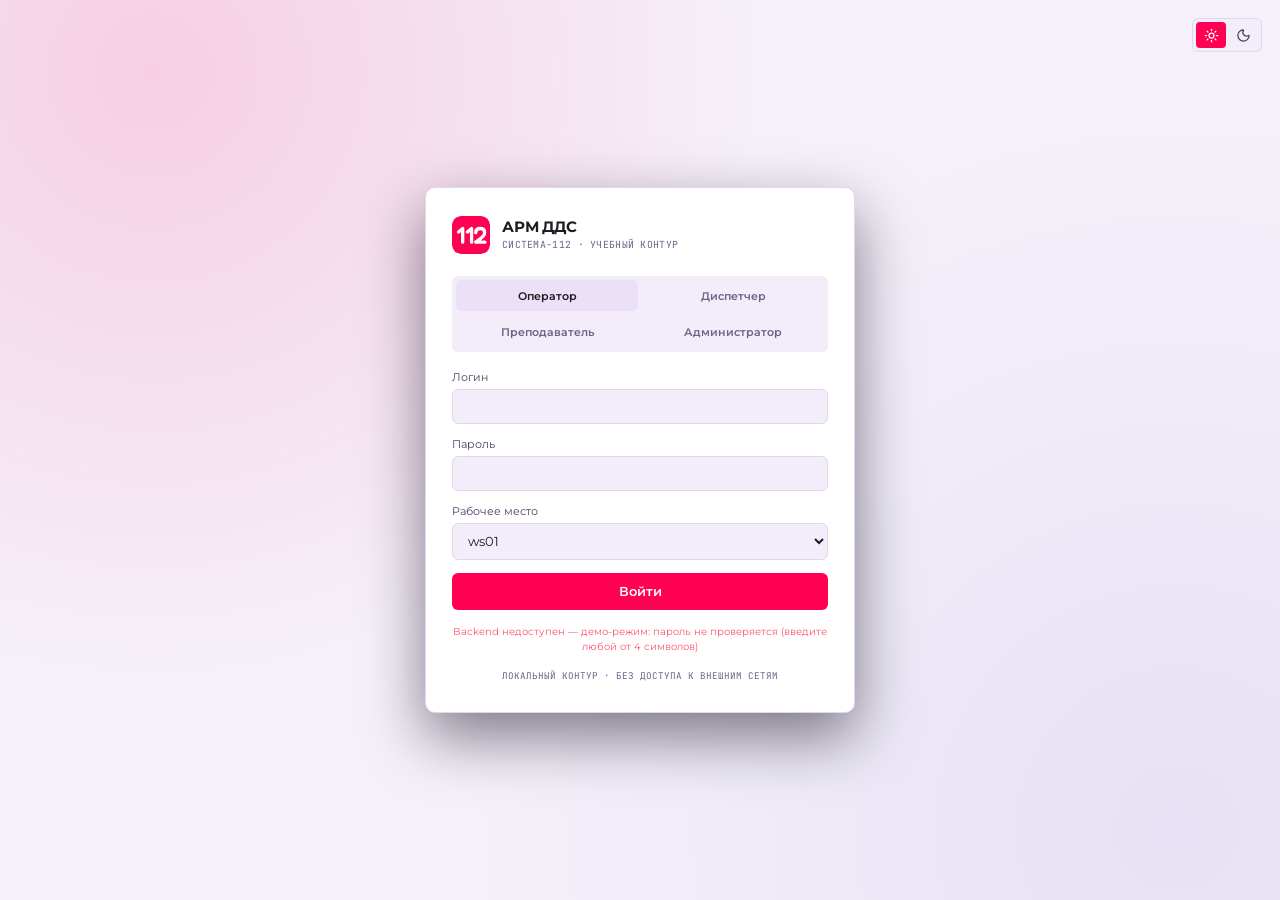
==== commit 89f22b9a: "feat(frontend): update frontend" ====
--- a/frontend/dashboard.html
+++ b/frontend/dashboard.html
@@ -97,20 +97,66 @@
           </div>
         </div>
 
-        <div class="caller-strip" id="caller-strip">
-          <span class="caller-strip-label">Заявитель говорит</span>
-          <span class="caller-strip-who" id="caller-strip-who">—</span>
-          <p class="caller-strip-text" id="caller-strip-text">Сообщений пока нет</p>
-        </div>
-
         <div class="win-cols">
           <section class="win-col col-a">
-            <div class="chat-panel" id="chat-panel">
-              <div class="chat-head">Текстовый режим · чат с заявителем (ИИ)</div>
-              <div class="chat-log" id="chat-log"></div>
-              <div class="chat-input-row">
-                <input type="text" id="chat-input" placeholder="Задайте вопрос заявителю…" autocomplete="off" />
-                <button type="button" class="row-action" id="chat-send">Отправить</button>
+            <div class="form-field" id="field-address">
+              <label for="sheet-address-input">Адрес (единая строка)</label>
+              <input type="text" id="sheet-address-input" placeholder="Начните вводить адрес…" />
+              <p class="field-error">Укажите адрес происшествия</p>
+
+              <div class="address-grid">
+                <div class="form-field">
+                  <label for="addr-country">Страна</label>
+                  <input type="text" id="addr-country" value="Россия" />
+                </div>
+                <div class="form-field">
+                  <label for="addr-region">Субъект</label>
+                  <input type="text" id="addr-region" value="Москва" />
+                </div>
+                <div class="form-field">
+                  <label for="addr-locality">Населённый пункт</label>
+                  <input type="text" id="addr-locality" value="Москва" />
+                </div>
+                <div class="form-field">
+                  <label for="addr-okrug">Округ</label>
+                  <input type="text" id="addr-okrug" placeholder="ЦАО, ЮАО…" />
+                </div>
+                <div class="form-field">
+                  <label for="addr-district">Район</label>
+                  <input type="text" id="addr-district" />
+                </div>
+                <div class="form-field">
+                  <label for="addr-street">Улица</label>
+                  <input type="text" id="addr-street" />
+                </div>
+                <div class="form-field">
+                  <label for="addr-house">Дом/Вл</label>
+                  <input type="text" id="addr-house" />
+                </div>
+                <div class="form-field">
+                  <label for="addr-korpus">Корпус</label>
+                  <input type="text" id="addr-korpus" />
+                </div>
+                <div class="form-field">
+                  <label for="addr-flat">Квартира/офис</label>
+                  <input type="text" id="addr-flat" />
+                </div>
+                <div class="form-field">
+                  <label for="addr-entrance">Подъезд</label>
+                  <input type="text" id="addr-entrance" />
+                </div>
+                <div class="form-field">
+                  <label for="addr-floor">Этаж</label>
+                  <input type="text" id="addr-floor" />
+                </div>
+                <div class="form-field">
+                  <label for="addr-code">Код домофона</label>
+                  <input type="text" id="addr-code" />
+                </div>
+                <div class="form-field span-3">
+                  <label for="addr-descriptive">Описательный адрес</label>
+                  <input type="text" id="addr-descriptive" placeholder="Например: рядом со школой №25" />
+                </div>
               </div>
             </div>
 
@@ -169,70 +215,6 @@
               <label>Опросная карта</label>
               <div class="survey" id="survey"></div>
             </div>
-          </section>
-
-          <section class="win-col col-c">
-            <div class="form-field" id="field-address">
-              <label for="sheet-address-input">Адрес (единая строка)</label>
-              <input type="text" id="sheet-address-input" placeholder="Начните вводить адрес…" />
-              <p class="field-error">Укажите адрес происшествия</p>
-
-              <div class="address-grid">
-                <div class="form-field">
-                  <label for="addr-country">Страна</label>
-                  <input type="text" id="addr-country" value="Россия" />
-                </div>
-                <div class="form-field">
-                  <label for="addr-region">Субъект</label>
-                  <input type="text" id="addr-region" value="Москва" />
-                </div>
-                <div class="form-field">
-                  <label for="addr-locality">Населённый пункт</label>
-                  <input type="text" id="addr-locality" value="Москва" />
-                </div>
-                <div class="form-field">
-                  <label for="addr-okrug">Округ</label>
-                  <input type="text" id="addr-okrug" placeholder="ЦАО, ЮАО…" />
-                </div>
-                <div class="form-field">
-                  <label for="addr-district">Район</label>
-                  <input type="text" id="addr-district" />
-                </div>
-                <div class="form-field">
-                  <label for="addr-street">Улица</label>
-                  <input type="text" id="addr-street" />
-                </div>
-                <div class="form-field">
-                  <label for="addr-house">Дом/Вл</label>
-                  <input type="text" id="addr-house" />
-                </div>
-                <div class="form-field">
-                  <label for="addr-korpus">Корпус</label>
-                  <input type="text" id="addr-korpus" />
-                </div>
-                <div class="form-field">
-                  <label for="addr-flat">Квартира/офис</label>
-                  <input type="text" id="addr-flat" />
-                </div>
-                <div class="form-field">
-                  <label for="addr-entrance">Подъезд</label>
-                  <input type="text" id="addr-entrance" />
-                </div>
-                <div class="form-field">
-                  <label for="addr-floor">Этаж</label>
-                  <input type="text" id="addr-floor" />
-                </div>
-                <div class="form-field">
-                  <label for="addr-code">Код домофона</label>
-                  <input type="text" id="addr-code" />
-                </div>
-                <div class="form-field span-3">
-                  <label for="addr-descriptive">Описательный адрес</label>
-                  <input type="text" id="addr-descriptive" placeholder="Например: рядом со школой №25" />
-                </div>
-              </div>
-            </div>
-
             <div class="sheet-services">
               <h3>Службы к оповещению</h3>
               <p class="sheet-services-hint" id="sheet-services-hint">Определяются автоматически после выбора типа происшествия.</p>
@@ -243,6 +225,10 @@
               </div>
             </div>
           </section>
+
+          <section class="win-col col-c phone-dock" id="phone-dock">
+            <p class="empty-hint">Телефония не подключена</p>
+          </section>
         </div>
       </div>
 
@@ -315,10 +301,6 @@
             <div class="sheet-services">
               <h3>Службы к оповещению</h3>
               <div class="service-chips" id="review-services"></div>
-            </div>
-            <div class="form-field">
-              <label>Переписка с заявителем</label>
-              <div class="chat-log readonly" id="review-chat"></div>
             </div>
           </section>
 
@@ -376,6 +358,7 @@
   <script src="js/features-admin.js" onerror="(window.__missing=window.__missing||[]).push(this.getAttribute('src'))"></script>
   <script src="js/theme.js" onerror="(window.__missing=window.__missing||[]).push(this.getAttribute('src'))"></script>
   <script src="js/app.js" onerror="(window.__missing=window.__missing||[]).push(this.getAttribute('src'))"></script>
+  <script src="js/webphone.js" onerror="(window.__missing=window.__missing||[]).push(this.getAttribute('src'))"></script>
   <script src="js/telephony.js" onerror="(window.__missing=window.__missing||[]).push(this.getAttribute('src'))"></script>
   <script>
     (function () {
--- a/frontend/css/style.css
+++ b/frontend/css/style.css
@@ -1328,90 +1328,6 @@
 }
 
 /* ==== Чат с заявителем (текстовый режим) ==== */
-.chat-panel {
-  border: 1px solid var(--border-600);
-  border-radius: var(--radius-md);
-  background: var(--panel-800);
-  padding: 10px;
-  display: grid;
-  gap: 8px;
-}
-
-.chat-head {
-  font-size: 0.7rem;
-  text-transform: uppercase;
-  letter-spacing: 0.04em;
-  color: var(--ink-600);
-  font-weight: 700;
-}
-
-.chat-log {
-  max-height: 150px;
-  overflow-y: auto;
-  display: grid;
-  gap: 6px;
-  align-content: start;
-}
-
-.chat-log.readonly {
-  max-height: 130px;
-  border: 1px solid var(--border-600);
-  border-radius: var(--radius-md);
-  padding: 8px;
-  background: var(--panel-800);
-}
-
-.chat-msg {
-  padding: 6px 9px;
-  border-radius: var(--radius-md);
-  font-size: 0.8rem;
-  line-height: 1.4;
-  max-width: 88%;
-  background: var(--panel-700);
-  color: var(--ink-100);
-}
-
-.chat-msg b {
-  display: block;
-  font-size: 0.66rem;
-  color: var(--ink-600);
-  font-weight: 600;
-  margin-bottom: 1px;
-}
-
-.chat-msg.operator {
-  justify-self: end;
-  background: transparent;
-  border: 1px solid var(--border-600);
-}
-
-.chat-empty {
-  font-size: 0.78rem;
-  color: var(--ink-600);
-}
-
-.chat-input-row {
-  display: flex;
-  gap: 6px;
-}
-
-.chat-input-row input {
-  flex: 1;
-  min-width: 0;
-  background: var(--panel-900);
-  border: 1px solid var(--border-600);
-  border-radius: var(--radius-md);
-  padding: 7px 10px;
-  color: var(--ink-100);
-  font-family: inherit;
-  font-size: 0.82rem;
-}
-
-.chat-input-row input:focus {
-  border-color: var(--accent-500);
-  outline: none;
-}
-
 /* ==== Опросная карта ==== */
 .survey {
   display: grid;
@@ -1944,8 +1860,19 @@
   flex: 1;
   min-height: 0;
   display: grid;
-  grid-template-columns: 1.05fr 1.15fr 1fr;
+  grid-template-columns: 1.2fr 1fr minmax(260px, 0.8fr);
   gap: 16px;
+}
+
+/* Правая колонка карточки оператора: сюда встраивается панель «Телефон» (telephony.js) */
+.win-col.phone-dock {
+  display: flex;
+  flex-direction: column;
+}
+
+.phone-dock > .empty-hint {
+  margin: auto;
+  text-align: center;
 }
 
 .win-col {
@@ -1967,14 +1894,6 @@
   flex: 1;
   min-height: 56px;
   resize: none;
-}
-
-.win-col .chat-log {
-  max-height: 104px;
-}
-
-.win-col .chat-log.readonly {
-  max-height: 150px;
 }
 
 .win-col .form-row {
@@ -2032,43 +1951,6 @@
 .win-top .form-field label {
   font-size: 0.7rem;
   margin-bottom: 4px;
-}
-
-.caller-strip {
-  flex: none;
-  display: grid;
-  grid-template-columns: auto 1fr;
-  align-items: baseline;
-  gap: 2px 12px;
-  padding: 8px 14px;
-  border: 1px solid var(--accent-500);
-  border-radius: var(--radius-md);
-  background: var(--panel-800);
-}
-
-.caller-strip-label {
-  font-size: 0.68rem;
-  text-transform: uppercase;
-  letter-spacing: 0.04em;
-  color: var(--accent-500);
-  font-weight: 700;
-}
-
-.caller-strip-who {
-  font-size: 0.74rem;
-  color: var(--ink-600);
-}
-
-.caller-strip-text {
-  grid-column: 1 / -1;
-  font-size: 0.92rem;
-  color: var(--ink-100);
-  line-height: 1.35;
-  display: -webkit-box;
-  -webkit-line-clamp: 2;
-  line-clamp: 2;
-  -webkit-box-orient: vertical;
-  overflow: hidden;
 }
 
 .win-col .review-grid {
@@ -2287,7 +2169,7 @@
 }
 
 .sheet.sheet-wide {
-  --fs: 11px;
+  --fs: 10px;
   font-size: var(--fs);
   height: calc(100vh - 2.4vh);
   max-height: 980px;
@@ -2393,66 +2275,6 @@
   padding: 0.55em 1.1em;
 }
 
-.sheet.sheet-wide .caller-strip {
-  padding: 0.5em 1em;
-  gap: 0.1em 0.9em;
-}
-
-.sheet.sheet-wide .caller-strip-label {
-  font-size: 0.82em;
-}
-
-.sheet.sheet-wide .caller-strip-who {
-  font-size: 0.9em;
-}
-
-.sheet.sheet-wide .caller-strip-text {
-  font-size: 1.1em;
-  -webkit-line-clamp: 2;
-  line-clamp: 2;
-}
-
-.sheet.sheet-wide .chat-panel {
-  padding: 0.7em;
-  gap: 0.5em;
-}
-
-.sheet.sheet-wide .chat-head {
-  font-size: 0.8em;
-}
-
-.sheet.sheet-wide .chat-log,
-.sheet.sheet-wide .win-col .chat-log {
-  max-height: 8.6em;
-  overflow: hidden;
-  display: flex;
-  flex-direction: column;
-  justify-content: flex-end;
-  gap: 0.4em;
-}
-
-.sheet.sheet-wide .chat-log.readonly,
-.sheet.sheet-wide .win-col .chat-log.readonly {
-  max-height: 14em;
-  padding: 0.6em;
-  overflow-y: auto;
-  justify-content: flex-start;
-}
-
-.sheet.sheet-wide .chat-msg {
-  font-size: 1em;
-  padding: 0.4em 0.7em;
-}
-
-.sheet.sheet-wide .chat-msg b {
-  font-size: 0.82em;
-}
-
-.sheet.sheet-wide .chat-input-row input {
-  font-size: 1em;
-  padding: 0.45em 0.75em;
-}
-
 .sheet.sheet-wide .row-action,
 .sheet.sheet-wide .btn-card {
   font-size: 0.95em;
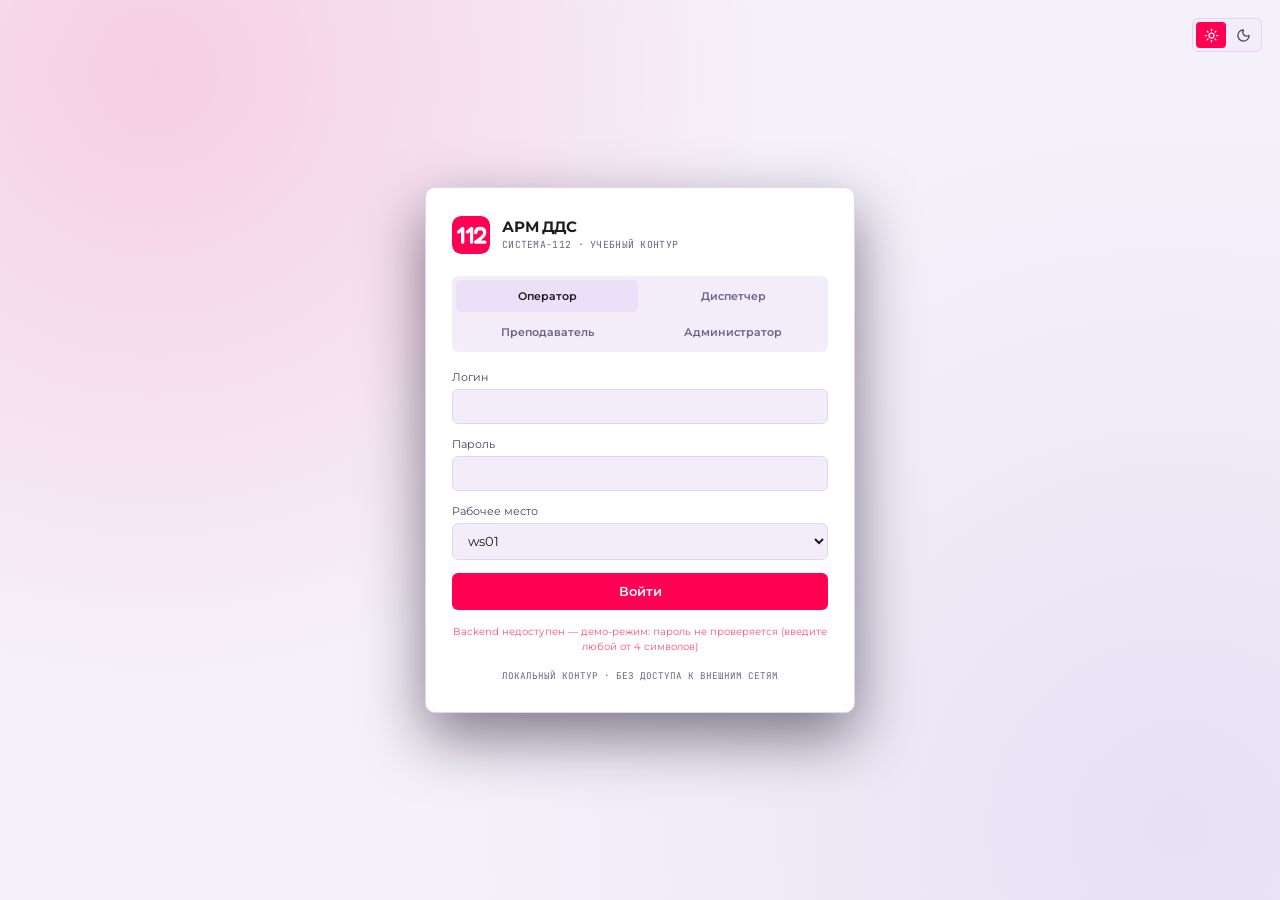
==== commit eeb15dfb: "Шпаргалка 112 во frontend - js/cheatsheet.js: выдвижная панель «Шпаргалка 112» у правого края экрана" ====
--- a/frontend/dashboard.html
+++ b/frontend/dashboard.html
@@ -360,6 +360,7 @@
   <script src="js/app.js" onerror="(window.__missing=window.__missing||[]).push(this.getAttribute('src'))"></script>
   <script src="js/webphone.js" onerror="(window.__missing=window.__missing||[]).push(this.getAttribute('src'))"></script>
   <script src="js/telephony.js" onerror="(window.__missing=window.__missing||[]).push(this.getAttribute('src'))"></script>
+  <script src="js/cheatsheet.js" onerror="(window.__missing=window.__missing||[]).push(this.getAttribute('src'))"></script>
   <script>
     (function () {
       var miss = window.__missing || [];
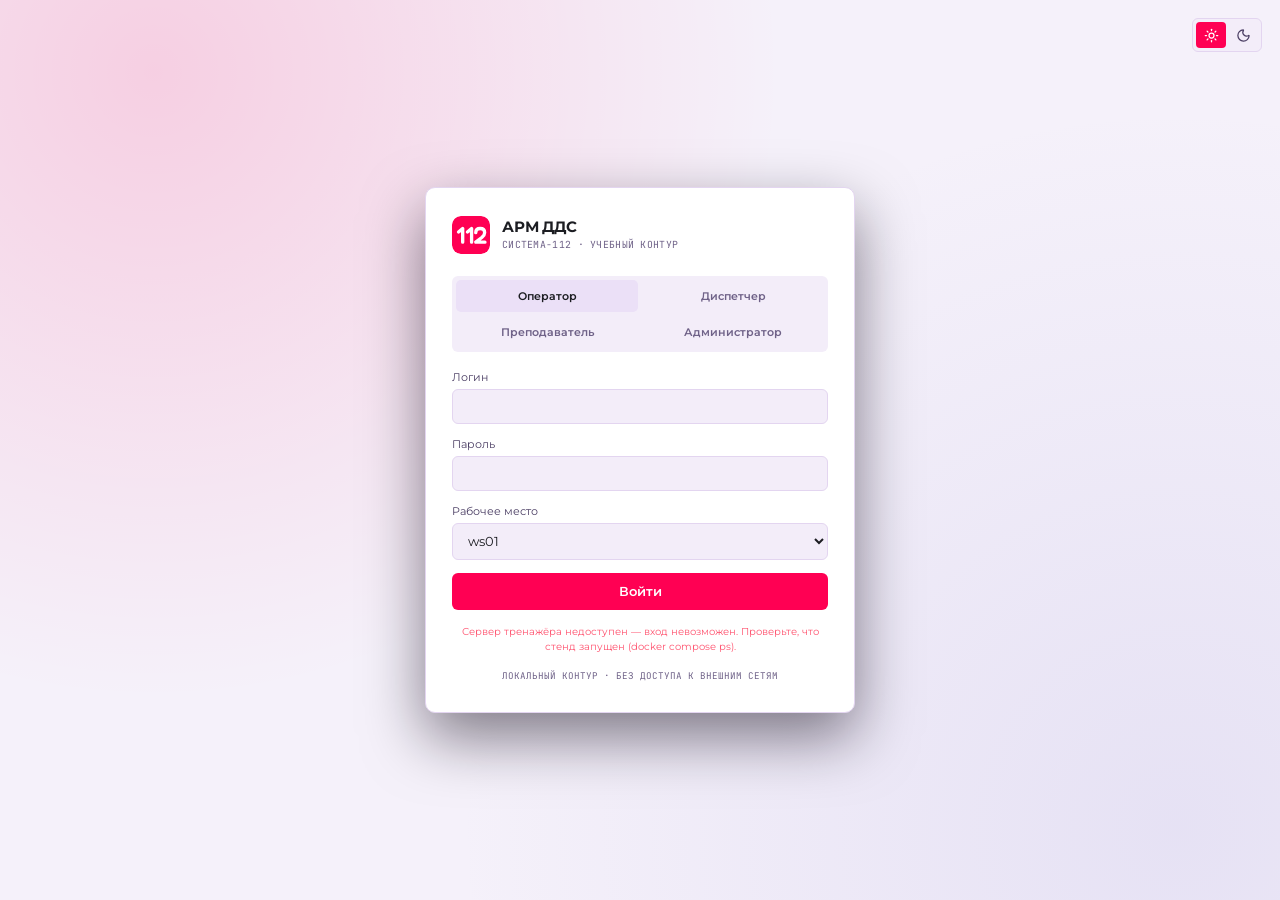
==== commit a40e1d55: "Frontend только на Backend: без демо-режима и GitHub Pages - удалён деплой на GitHub Pages (падал: ш" ====
--- a/frontend/dashboard.html
+++ b/frontend/dashboard.html
@@ -352,10 +352,9 @@
   <script src="js/config.js" onerror="(window.__missing=window.__missing||[]).push(this.getAttribute('src'))"></script>
   <script src="js/data.js" onerror="(window.__missing=window.__missing||[]).push(this.getAttribute('src'))"></script>
   <script src="js/api.js" onerror="(window.__missing=window.__missing||[]).push(this.getAttribute('src'))"></script>
-  <script src="js/metrics.js" onerror="(window.__missing=window.__missing||[]).push(this.getAttribute('src'))"></script>
-  <script src="js/features-common.js" onerror="(window.__missing=window.__missing||[]).push(this.getAttribute('src'))"></script>
-  <script src="js/features-teacher.js" onerror="(window.__missing=window.__missing||[]).push(this.getAttribute('src'))"></script>
-  <script src="js/features-admin.js" onerror="(window.__missing=window.__missing||[]).push(this.getAttribute('src'))"></script>
+  <script src="js/server.js" onerror="(window.__missing=window.__missing||[]).push(this.getAttribute('src'))"></script>
+  <script src="js/reference.js" onerror="(window.__missing=window.__missing||[]).push(this.getAttribute('src'))"></script>
+  <script src="js/features-server.js" onerror="(window.__missing=window.__missing||[]).push(this.getAttribute('src'))"></script>
   <script src="js/theme.js" onerror="(window.__missing=window.__missing||[]).push(this.getAttribute('src'))"></script>
   <script src="js/app.js" onerror="(window.__missing=window.__missing||[]).push(this.getAttribute('src'))"></script>
   <script src="js/webphone.js" onerror="(window.__missing=window.__missing||[]).push(this.getAttribute('src'))"></script>
